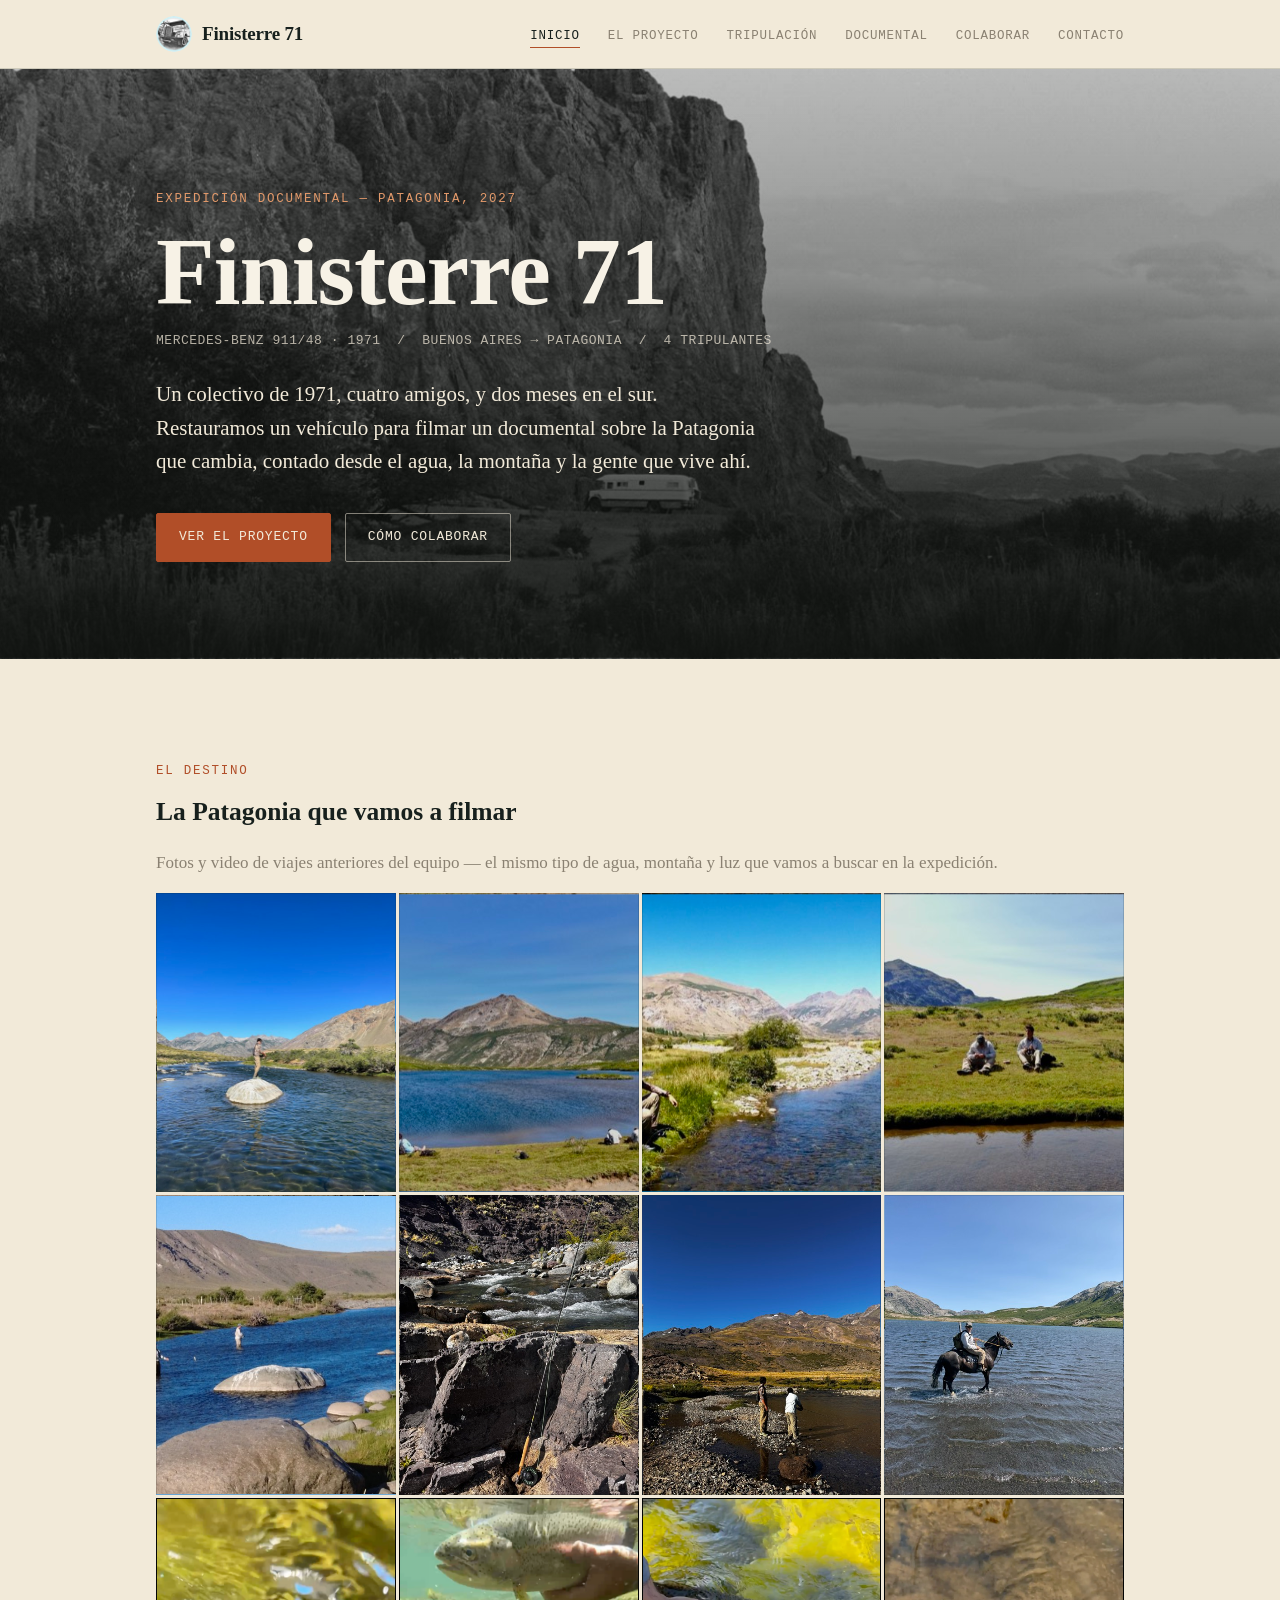
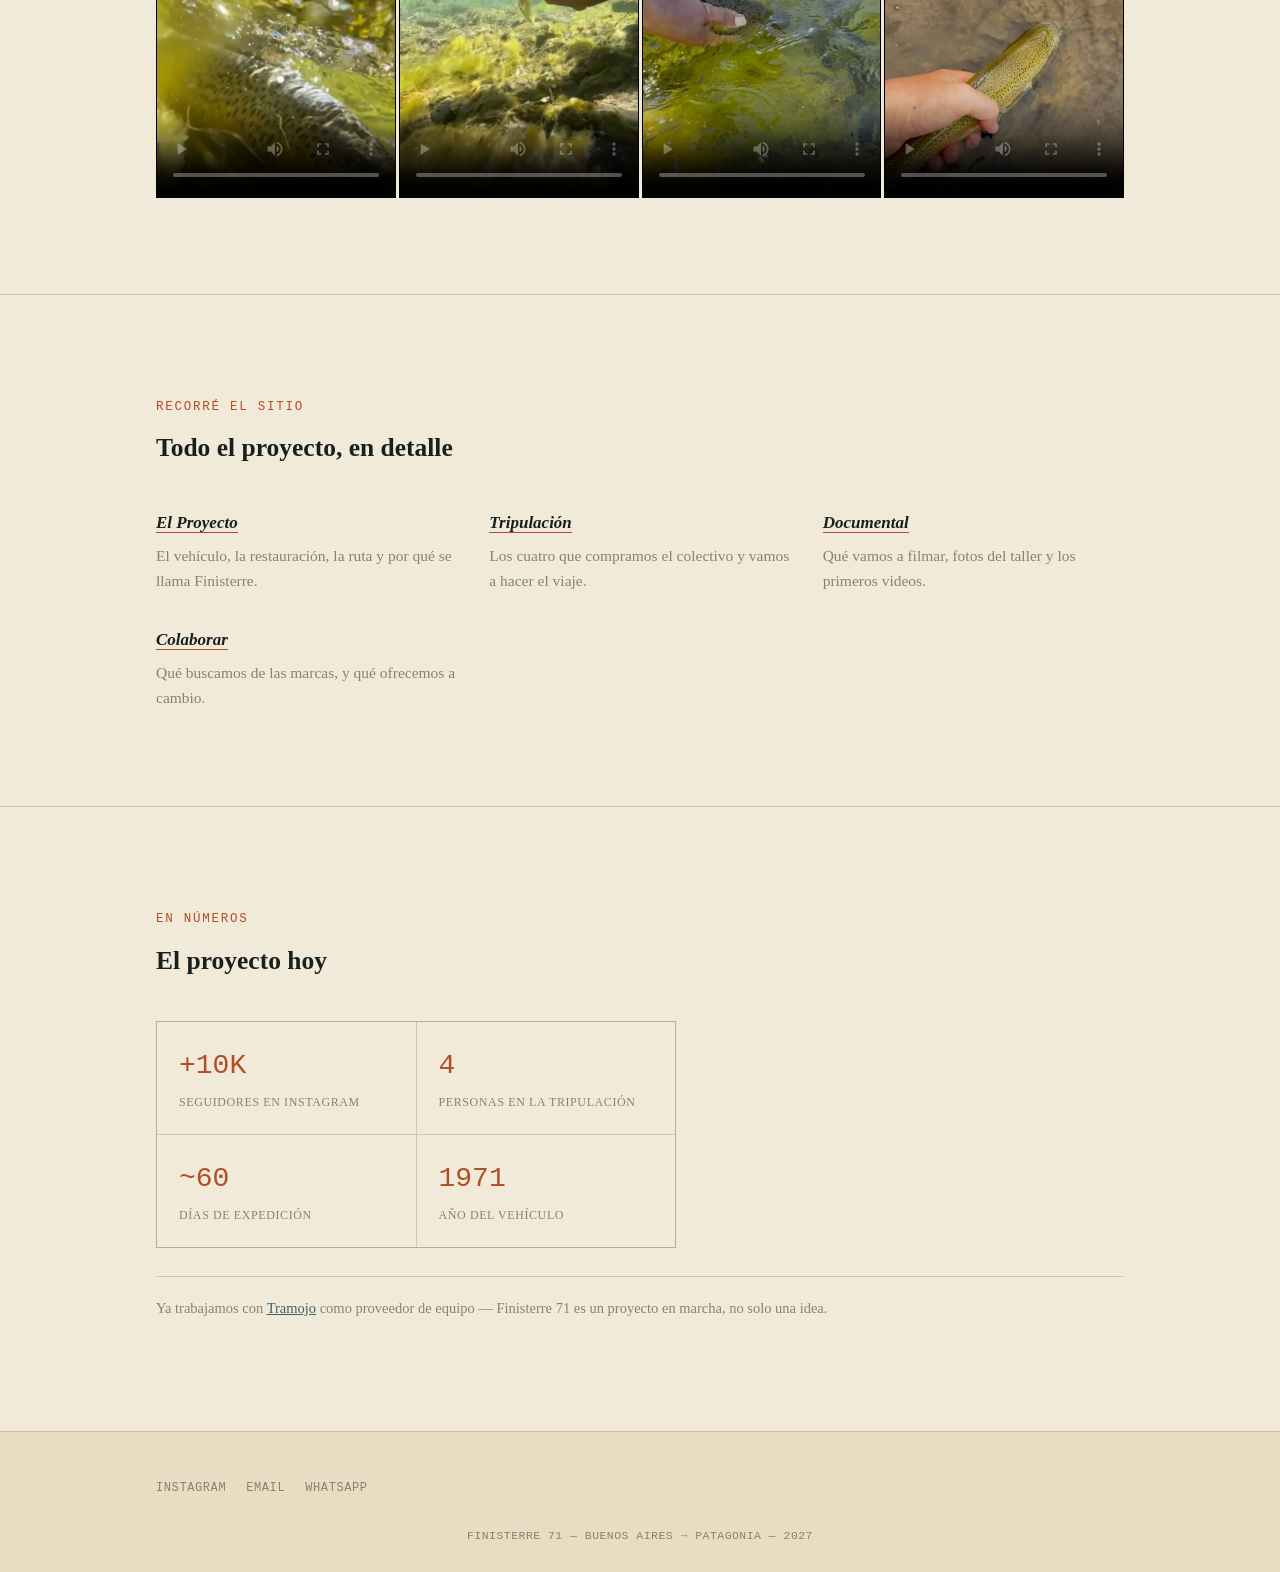
==== index.html @ bcfa9b66 "Sitio Finisterre 71 — media kit" ====
<!doctype html>
<html lang="es">
<head>
<meta charset="UTF-8" />
<meta name="viewport" content="width=device-width, initial-scale=1.0" />
<title>Finisterre 71 — Buenos Aires → Patagonia, 2027</title>
<meta name="description" content="Cuatro amigos restauran un Mercedes-Benz 911/48 de 1971 para filmar un documental sobre la Patagonia que cambia." />
<link rel="stylesheet" href="css/style.css" />
</head>
<body>

<nav class="site-nav">
  <div class="wrap">
    <a class="wordmark" href="index.html"><img src="assets/img/logo.png" alt="" />Finisterre&nbsp;71</a>
    <button class="nav-toggle" id="navToggle" aria-label="Abrir menú" aria-expanded="false">
      <svg viewBox="0 0 24 24" fill="none" stroke="currentColor" stroke-width="2"><line x1="3" y1="6" x2="21" y2="6"/><line x1="3" y1="12" x2="21" y2="12"/><line x1="3" y1="18" x2="21" y2="18"/></svg>
    </button>
    <ul class="nav-links" id="navLinks">
      <li><a href="index.html" aria-current="page">Inicio</a></li>
      <li><a href="el-proyecto.html">El Proyecto</a></li>
      <li><a href="tripulacion.html">Tripulación</a></li>
      <li><a href="documental.html">Documental</a></li>
      <li><a href="colaborar.html">Colaborar</a></li>
      <li><a href="contacto.html">Contacto</a></li>
    </ul>
  </div>
</nav>

<header class="hero">
  <div class="wrap hero-inner">
    <span class="eyebrow">Expedición documental — Patagonia, 2027</span>
    <h1>Finisterre&nbsp;71</h1>
    <div class="coords">MERCEDES-BENZ 911/48 · 1971 &nbsp;/&nbsp; BUENOS AIRES → PATAGONIA &nbsp;/&nbsp; 4 TRIPULANTES</div>
    <p class="lede">Un colectivo de 1971, cuatro amigos, y dos meses en el sur. Restauramos un vehículo para filmar un documental sobre la Patagonia que cambia, contado desde el agua, la montaña y la gente que vive ahí.</p>
    <div class="hero-cta">
      <a class="btn btn-solid" href="el-proyecto.html">Ver el proyecto</a>
      <a class="btn btn-outline" href="colaborar.html">Cómo colaborar</a>
    </div>
  </div>
</header>

<section class="reveal" id="destino">
  <div class="wrap">
    <span class="eyebrow">El destino</span>
    <h2 class="section-head" style="margin-top:10px;">La Patagonia que vamos a filmar</h2>
    <p style="color:var(--muted); margin-top:-24px;">Fotos y video de viajes anteriores del equipo — el mismo tipo de agua, montaña y luz que vamos a buscar en la expedición.</p>
  </div>
  <div class="wrap">
    <div class="gallery">
      <div class="frame" style="background-image:url(assets/img/patagonia/thumb/roca.jpg);" data-full="assets/img/patagonia/full/roca.jpg" data-caption="Pesca de a pie"></div>
      <div class="frame" style="background-image:url(assets/img/patagonia/thumb/laguna.jpg);" data-full="assets/img/patagonia/full/laguna.jpg" data-caption="Laguna de altura"></div>
      <div class="frame" style="background-image:url(assets/img/patagonia/thumb/margen.jpg);" data-full="assets/img/patagonia/full/margen.jpg" data-caption="El río"></div>
      <div class="frame" style="background-image:url(assets/img/patagonia/thumb/rio-descanso.jpg);" data-full="assets/img/patagonia/full/rio-descanso.jpg" data-caption="Descanso"></div>
      <div class="frame" style="background-image:url(assets/img/patagonia/thumb/rio-piedras.jpg);" data-full="assets/img/patagonia/full/rio-piedras.jpg" data-caption="Entre piedras"></div>
      <div class="frame" style="background-image:url(assets/img/patagonia/thumb/canon.jpg);" data-full="assets/img/patagonia/full/canon.jpg" data-caption="El cañón"></div>
      <div class="frame" style="background-image:url(assets/img/patagonia/thumb/atardecer.jpg);" data-full="assets/img/patagonia/full/atardecer.jpg" data-caption="Atardecer"></div>
      <div class="frame" style="background-image:url(assets/img/patagonia/thumb/caballo.jpg);" data-full="assets/img/patagonia/full/caballo.jpg" data-caption="Cruzando a caballo"></div>
      <div class="frame-video">
        <video controls preload="metadata" playsinline poster="assets/video/posters/patagonia-1.jpg" src="assets/video/patagonia-1.mp4"></video>
      </div>
      <div class="frame-video">
        <video controls preload="metadata" playsinline poster="assets/video/posters/patagonia-2.jpg" src="assets/video/patagonia-2.mp4"></video>
      </div>
      <div class="frame-video">
        <video controls preload="metadata" playsinline poster="assets/video/posters/patagonia-3.jpg" src="assets/video/patagonia-3.mp4"></video>
      </div>
      <div class="frame-video">
        <video controls preload="metadata" playsinline poster="assets/video/posters/patagonia-4.jpg" src="assets/video/patagonia-4.mp4"></video>
      </div>
    </div>
  </div>
</section>

<hr class="divider" />

<section class="reveal">
  <div class="wrap">
    <span class="eyebrow">Recorré el sitio</span>
    <h2 class="section-head" style="margin-top:10px;">Todo el proyecto, en detalle</h2>
    <div class="mission-grid">
      <div class="mission-item">
        <h3><a href="el-proyecto.html" style="text-decoration:none; border-bottom:1px solid var(--accent);">El Proyecto</a></h3>
        <p>El vehículo, la restauración, la ruta y por qué se llama Finisterre.</p>
      </div>
      <div class="mission-item">
        <h3><a href="tripulacion.html" style="text-decoration:none; border-bottom:1px solid var(--accent);">Tripulación</a></h3>
        <p>Los cuatro que compramos el colectivo y vamos a hacer el viaje.</p>
      </div>
      <div class="mission-item">
        <h3><a href="documental.html" style="text-decoration:none; border-bottom:1px solid var(--accent);">Documental</a></h3>
        <p>Qué vamos a filmar, fotos del taller y los primeros videos.</p>
      </div>
      <div class="mission-item">
        <h3><a href="colaborar.html" style="text-decoration:none; border-bottom:1px solid var(--accent);">Colaborar</a></h3>
        <p>Qué buscamos de las marcas, y qué ofrecemos a cambio.</p>
      </div>
    </div>
  </div>
</section>

<hr class="divider" />

<section class="reveal">
  <div class="wrap">
    <span class="eyebrow">En números</span>
    <h2 class="section-head" style="margin-top:10px;">El proyecto hoy</h2>
    <div class="stat-grid" style="max-width:520px;">
      <div class="stat">
        <div class="n">+10K</div>
        <div class="l">Seguidores en Instagram</div>
      </div>
      <div class="stat">
        <div class="n">4</div>
        <div class="l">Personas en la tripulación</div>
      </div>
      <div class="stat">
        <div class="n">~60</div>
        <div class="l">Días de expedición</div>
      </div>
      <div class="stat">
        <div class="n">1971</div>
        <div class="l">Año del vehículo</div>
      </div>
    </div>
    <p class="partner-line">Ya trabajamos con <a href="https://tramojo.mitiendanube.com" target="_blank" rel="noopener">Tramojo</a> como proveedor de equipo — Finisterre 71 es un proyecto en marcha, no solo una idea.</p>
  </div>
</section>

<div class="lightbox" id="lightbox" role="dialog" aria-modal="true" aria-hidden="true">
  <button class="lightbox-close" id="lightboxClose" aria-label="Cerrar">&times;</button>
  <button class="lightbox-nav lightbox-prev" id="lightboxPrev" aria-label="Foto anterior">&#8249;</button>
  <img id="lightboxImg" alt="" />
  <button class="lightbox-nav lightbox-next" id="lightboxNext" aria-label="Foto siguiente">&#8250;</button>
  <div class="lightbox-caption" id="lightboxCaption"></div>
</div>

<footer class="site-footer">
  <div class="wrap">
    <ul class="foot-links">
      <li><a href="https://www.instagram.com/finisterre71/" target="_blank" rel="noopener">Instagram</a></li>
      <li><a href="mailto:71finisterre71@gmail.com">Email</a></li>
      <li><a href="https://wa.me/5491161454831" target="_blank" rel="noopener">WhatsApp</a></li>
    </ul>
  </div>
  <footer class="bottom">FINISTERRE 71 — BUENOS AIRES → PATAGONIA — 2027</footer>
</footer>

<script src="js/main.js"></script>
</body>
</html>
---- css/style.css ----
:root {
  --ink: #17201d;
  --paper: #f2ead9;
  --paper-deep: #e8dcc2;
  --rust: #b14e28;
  --river: #3f6367;
  --moss: #5b6b3f;
  --stone: #8a8172;

  --bg: var(--paper);
  --bg-elevated: var(--paper-deep);
  --fg: var(--ink);
  --accent: var(--rust);
  --accent-2: var(--river);
  --accent-3: var(--moss);
  --border: rgba(23, 32, 29, 0.16);
  --border-strong: rgba(23, 32, 29, 0.32);
  --muted: var(--stone);

  --font-display: 'Rockwell', 'Rockwell Nova', 'Roboto Slab', 'Arvo', Georgia, serif;
  --font-body: 'Iowan Old Style', 'Palatino Linotype', Palatino, Georgia, serif;
  --font-mono: ui-monospace, 'SF Mono', Menlo, Consolas, 'Roboto Mono', monospace;
}

@media (prefers-color-scheme: dark) {
  :root {
    --bg: #121613;
    --bg-elevated: #1b211c;
    --fg: #ece4d3;
    --accent: #dd7846;
    --accent-2: #6a9a9d;
    --accent-3: #8aa066;
    --border: rgba(236, 228, 211, 0.16);
    --border-strong: rgba(236, 228, 211, 0.34);
    --muted: #a89e8a;
  }
}

:root[data-theme="dark"] {
  --bg: #121613;
  --bg-elevated: #1b211c;
  --fg: #ece4d3;
  --accent: #dd7846;
  --accent-2: #6a9a9d;
  --accent-3: #8aa066;
  --border: rgba(236, 228, 211, 0.16);
  --border-strong: rgba(236, 228, 211, 0.34);
  --muted: #a89e8a;
}

:root[data-theme="light"] {
  --bg: var(--paper);
  --bg-elevated: var(--paper-deep);
  --fg: var(--ink);
  --accent: var(--rust);
  --accent-2: var(--river);
  --accent-3: var(--moss);
  --border: rgba(23, 32, 29, 0.16);
  --border-strong: rgba(23, 32, 29, 0.32);
  --muted: var(--stone);
}

* { box-sizing: border-box; }

html { scroll-behavior: smooth; }

body {
  margin: 0;
  background: var(--bg);
  color: var(--fg);
  font-family: var(--font-body);
  font-size: 17px;
  line-height: 1.6;
  -webkit-font-smoothing: antialiased;
}

@media (prefers-reduced-motion: no-preference) {
  .reveal {
    opacity: 0;
    transform: translateY(14px);
    transition: opacity 0.7s ease, transform 0.7s ease;
  }
  .reveal.in { opacity: 1; transform: none; }
}

a { color: inherit; }
a:focus-visible, button:focus-visible { outline: 2px solid var(--accent); outline-offset: 3px; }
img { max-width: 100%; display: block; }

.wrap { max-width: 1080px; margin: 0 auto; padding: 0 clamp(20px, 5vw, 56px); }

.eyebrow {
  font-family: var(--font-mono);
  font-size: 12.5px;
  letter-spacing: 0.14em;
  text-transform: uppercase;
  color: var(--accent);
}

h1, h2, h3 {
  font-family: var(--font-display);
  text-wrap: balance;
  margin: 0;
}

/* ---------- NAV ---------- */
.site-nav {
  position: sticky;
  top: 0;
  z-index: 50;
  background: var(--bg);
  border-bottom: 1px solid var(--border);
}
.site-nav .wrap {
  display: flex;
  align-items: center;
  justify-content: space-between;
  height: 68px;
}
.site-nav .wordmark {
  display: flex;
  align-items: center;
  gap: 10px;
  font-family: var(--font-display);
  font-weight: 700;
  font-size: 19px;
  letter-spacing: -0.01em;
  text-decoration: none;
  color: var(--fg);
}
.site-nav .wordmark img {
  width: 36px;
  height: 36px;
  border-radius: 50%;
  display: block;
}
.nav-links {
  display: flex;
  gap: 28px;
  list-style: none;
  margin: 0;
  padding: 0;
}
.nav-links a {
  font-family: var(--font-mono);
  font-size: 12.5px;
  letter-spacing: 0.06em;
  text-transform: uppercase;
  text-decoration: none;
  color: var(--muted);
  padding: 4px 0;
  border-bottom: 1px solid transparent;
  transition: color 0.2s ease, border-color 0.2s ease;
}
.nav-links a:hover, .nav-links a[aria-current="page"] {
  color: var(--fg);
  border-color: var(--accent);
}
.nav-toggle {
  display: none;
  background: none;
  border: 1px solid var(--border-strong);
  border-radius: 2px;
  width: 40px;
  height: 40px;
  align-items: center;
  justify-content: center;
  cursor: pointer;
  color: var(--fg);
}
.nav-toggle svg { width: 18px; height: 18px; }

@media (max-width: 760px) {
  .nav-toggle { display: flex; }
  .nav-links {
    position: absolute;
    top: 68px;
    left: 0; right: 0;
    background: var(--bg);
    border-bottom: 1px solid var(--border);
    flex-direction: column;
    gap: 0;
    max-height: 0;
    overflow: hidden;
    transition: max-height 0.25s ease;
  }
  .nav-links.open { max-height: 400px; }
  .nav-links a {
    padding: 16px clamp(20px, 5vw, 56px);
    width: 100%;
    border-bottom: 1px solid var(--border);
    border-left: 2px solid transparent;
  }
  .nav-links a:hover, .nav-links a[aria-current="page"] {
    border-left-color: var(--accent);
    border-bottom-color: var(--border);
  }
}

/* ---------- PAGE HERO (interior pages) ---------- */
.page-hero {
  padding: clamp(48px, 9vw, 84px) 0 clamp(36px, 6vw, 56px);
  border-bottom: 1px solid var(--border);
  background:
    repeating-radial-gradient(circle at 12% 25%, transparent 0, transparent 38px, var(--border) 39px, transparent 40px);
}
.page-hero .eyebrow { display: block; margin-bottom: 14px; }
.page-hero h1 {
  font-size: clamp(38px, 6.5vw, 64px);
  font-weight: 700;
  letter-spacing: -0.01em;
  line-height: 1;
}
.page-hero p.lede {
  font-size: clamp(17px, 2vw, 20px);
  max-width: 620px;
  margin: 20px 0 0;
  color: var(--muted);
}

.page-hero.photo {
  position: relative;
  overflow: hidden;
  padding: clamp(100px, 20vw, 220px) 0 clamp(72px, 12vw, 140px);
  background:
    linear-gradient(180deg, rgba(15, 18, 15, 0.35) 0%, rgba(15, 18, 15, 0.55) 60%, rgba(15, 18, 15, 0.82) 100%),
    url('../assets/img/documental-hero.jpg');
  background-size: cover;
  background-position: center 48%;
  color: #f2ead9;
}
.page-hero.photo .lede { color: #f2ead9; }
.page-hero.photo .eyebrow { color: #e2996a; }

/* ---------- HOME HERO (photographic, single fixed visual world) ---------- */
.hero {
  position: relative;
  padding: clamp(64px, 11vw, 120px) 0 clamp(56px, 9vw, 96px);
  overflow: hidden;
  border-bottom: 1px solid var(--border);
  background:
    linear-gradient(180deg, rgba(15, 18, 15, 0.25) 0%, rgba(15, 18, 15, 0.55) 55%, rgba(15, 18, 15, 0.88) 100%),
    url('../assets/img/patagonia/hero.jpg');
  background-size: cover;
  background-position: center 38%;
  color: #f2ead9;
}
.hero-inner { position: relative; }
.hero .eyebrow { display: block; margin-bottom: 18px; color: #e2996a; }
.hero h1 {
  font-size: clamp(46px, 10vw, 96px);
  font-weight: 700;
  letter-spacing: -0.01em;
  line-height: 0.94;
  color: #f7f2e6;
}
.hero .coords {
  font-family: var(--font-mono);
  font-size: 13px;
  color: rgba(242, 234, 217, 0.72);
  margin-top: 14px;
  letter-spacing: 0.04em;
}
.hero p.lede {
  font-size: clamp(18px, 2.2vw, 21px);
  max-width: 600px;
  margin: 26px 0 0;
  color: #f2ead9;
}
.hero-cta { display: flex; flex-wrap: wrap; gap: 14px; margin-top: 34px; }
.hero .btn-outline { border-color: rgba(242, 234, 217, 0.5); color: #f2ead9; }
.hero .btn-outline:hover { border-color: #e2996a; color: #e2996a; }

.btn {
  font-family: var(--font-mono);
  font-size: 13px;
  letter-spacing: 0.06em;
  text-transform: uppercase;
  text-decoration: none;
  padding: 13px 22px;
  border: 1px solid var(--border-strong);
  border-radius: 2px;
  transition: background 0.2s ease, color 0.2s ease, border-color 0.2s ease;
  display: inline-block;
  cursor: pointer;
  background: none;
}
.btn-solid { background: var(--accent); color: var(--paper); border-color: var(--accent); }
.btn-solid:hover { background: transparent; color: var(--accent); }
.btn-outline:hover { border-color: var(--accent); color: var(--accent); }

/* ---------- SECTION SCAFFOLD ---------- */
section { padding: clamp(56px, 9vw, 96px) 0; }
.section-head { margin-bottom: 40px; max-width: 640px; }
.section-head h2 { font-size: clamp(28px, 4vw, 38px); margin-top: 10px; }
.divider { border: 0; border-top: 1px solid var(--border); margin: 0; }

/* ---------- DOSSIER (vehicle spec) ---------- */
.dossier { display: grid; grid-template-columns: 1.1fr 1fr; gap: 48px; align-items: start; }
@media (max-width: 760px) { .dossier { grid-template-columns: 1fr; } }
.spec-table { width: 100%; border-collapse: collapse; font-family: var(--font-mono); font-size: 14px; }
.spec-table tr { border-bottom: 1px solid var(--border); }
.spec-table td { padding: 13px 4px; vertical-align: top; }
.spec-table td:first-child { color: var(--muted); text-transform: uppercase; letter-spacing: 0.07em; font-size: 12px; width: 40%; }
.status-tag {
  display: inline-block;
  font-family: var(--font-mono);
  font-size: 12px;
  letter-spacing: 0.06em;
  text-transform: uppercase;
  padding: 3px 9px;
  border: 1px solid var(--accent);
  color: var(--accent);
  border-radius: 2px;
}
.dossier-note {
  font-style: italic;
  color: var(--muted);
  border-left: 2px solid var(--accent);
  padding-left: 18px;
  margin: 22px 0 0;
}

/* ---------- CREW ---------- */
.crew-grid {
  display: grid;
  grid-template-columns: repeat(auto-fit, minmax(400px, 1fr));
  gap: 1px;
  background: var(--border);
  border: 1px solid var(--border);
}
.crew-card { background: var(--bg); padding: 0; display: flex; flex-direction: row; }
.crew-photo { width: 140px; flex: none; aspect-ratio: 3 / 4; object-fit: cover; display: block; border-right: 1px solid var(--border); }
.crew-card-body { padding: 24px 28px; display: flex; flex-direction: column; gap: 10px; flex: 1; min-width: 0; }
.crew-card:not(:has(.crew-photo)) .crew-card-body { padding: 28px 32px; }
@media (max-width: 480px) {
  .crew-photo { width: 100px; }
  .crew-card-body { padding: 18px 20px; }
}
.crew-card .role {
  font-family: var(--font-mono);
  font-size: 11.5px;
  line-height: 1.4;
  letter-spacing: 0.09em;
  text-transform: uppercase;
  color: var(--accent-2);
  white-space: nowrap;
}
@media (max-width: 460px) { .crew-card .role { white-space: normal; } }
.crew-card h3 { font-size: 21px; }
.crew-card p { margin: 0; color: var(--muted); font-size: 15px; }

/* ---------- MISSION ---------- */
.mission-grid { display: grid; grid-template-columns: repeat(auto-fit, minmax(240px, 1fr)); gap: 32px; margin-top: 8px; }
.mission-item h3 { font-size: 17px; font-family: var(--font-body); font-weight: 700; font-style: italic; }
.mission-item p { color: var(--muted); margin: 8px 0 0; font-size: 15.5px; }

.why-panel {
  margin-top: 56px;
  padding: 32px clamp(24px, 4vw, 44px);
  background: var(--bg-elevated);
  border: 1px solid var(--border);
  border-left: 3px solid var(--accent);
}
.why-panel p { font-size: 18px; margin: 0; }
.why-panel p + p { margin-top: 14px; }

/* ---------- TIMELINE ---------- */
.timeline { display: grid; grid-template-columns: repeat(4, 1fr); gap: 0; position: relative; margin-top: 20px; }
@media (max-width: 720px) {
  .timeline { grid-template-columns: 1fr; }
  .timeline .stage { border-left: 2px solid var(--accent); border-top: none !important; padding-left: 20px !important; }
}
.timeline .stage { border-top: 2px solid var(--accent); padding: 18px 20px 0 0; position: relative; }
.timeline .stage::before { content: ""; position: absolute; top: -5px; left: 0; width: 8px; height: 8px; background: var(--accent); border-radius: 50%; }
@media (max-width: 720px) { .timeline .stage::before { top: 0; left: -6px; } }
.timeline .stage .when { font-family: var(--font-mono); font-size: 12px; letter-spacing: 0.05em; color: var(--muted); text-transform: uppercase; }
.timeline .stage h3 { font-size: 18px; margin-top: 8px; font-family: var(--font-body); font-weight: 700; }
.timeline .stage p { font-size: 14px; color: var(--muted); margin: 6px 0 0; }

.route-list { list-style: none; margin: 20px 0 0; padding: 0; border-top: 1px solid var(--border); }
.route-list li { display: flex; align-items: baseline; gap: 16px; padding: 11px 0; border-bottom: 1px solid var(--border); }
.route-list .idx { font-family: var(--font-mono); font-size: 12px; color: var(--accent); width: 20px; flex: none; }
.route-list .place { font-family: var(--font-body); font-weight: 600; font-size: 15px; flex: 1; }
.route-list .prov { font-family: var(--font-mono); font-size: 11px; letter-spacing: 0.05em; text-transform: uppercase; color: var(--muted); flex: none; }

/* ---------- GALLERY ---------- */
.gallery { display: grid; grid-template-columns: repeat(auto-fill, minmax(200px, 1fr)); gap: 3px; }
.frame {
  aspect-ratio: 4 / 5;
  position: relative;
  background-size: cover;
  background-position: center;
  border: 1px solid var(--border);
  cursor: zoom-in;
}

/* ---------- VIDEO ---------- */
.video-grid { display: flex; flex-wrap: wrap; justify-content: center; gap: 24px; margin-top: 8px; }
.video-block { border: 1px solid var(--border); background: var(--bg-elevated); flex: none; }
.video-block video { height: min(60vh, 420px); width: auto; max-width: 100%; display: block; background: #000; }

.frame-video { aspect-ratio: 4 / 5; position: relative; border: 1px solid var(--border); overflow: hidden; background: #000; }
.frame-video video { width: 100%; height: 100%; object-fit: cover; display: block; background: #000; }
.video-block .video-caption {
  padding: 12px 16px;
  font-family: var(--font-mono);
  font-size: 11.5px;
  letter-spacing: 0.07em;
  text-transform: uppercase;
  color: var(--muted);
  border-top: 1px solid var(--border);
}

/* ---------- LIGHTBOX ---------- */
.lightbox {
  position: fixed; inset: 0;
  background: rgba(10, 12, 10, 0.94);
  display: flex; align-items: center; justify-content: center;
  padding: 5vh 5vw;
  opacity: 0; visibility: hidden;
  transition: opacity 0.25s ease;
  z-index: 100;
}
.lightbox.open { opacity: 1; visibility: visible; }
.lightbox img { max-width: 100%; max-height: 100%; object-fit: contain; box-shadow: 0 20px 60px rgba(0, 0, 0, 0.5); }
.lightbox-close, .lightbox-nav {
  position: absolute;
  background: none;
  border: 1px solid rgba(236, 228, 211, 0.4);
  color: #ece4d3;
  font-family: var(--font-mono);
  cursor: pointer;
  border-radius: 50%;
  display: flex; align-items: center; justify-content: center;
  transition: border-color 0.2s ease, background 0.2s ease;
}
.lightbox-close:hover, .lightbox-nav:hover { border-color: #ece4d3; background: rgba(236, 228, 211, 0.08); }
.lightbox-close { top: 20px; right: 24px; font-size: 14px; width: 40px; height: 40px; }
.lightbox-nav { top: 50%; transform: translateY(-50%); width: 48px; height: 48px; font-size: 20px; }
.lightbox-prev { left: 16px; }
.lightbox-next { right: 16px; }
.lightbox-caption {
  position: absolute; bottom: 22px; left: 0; right: 0; text-align: center;
  font-family: var(--font-mono); font-size: 12px; letter-spacing: 0.08em; text-transform: uppercase;
  color: rgba(236, 228, 211, 0.75);
}
@media (max-width: 640px) {
  .lightbox-nav { width: 40px; height: 40px; }
  .lightbox-prev { left: 6px; }
  .lightbox-next { right: 6px; }
}

/* ---------- ASK / STATS ---------- */
.ask-layout { display: grid; grid-template-columns: 1.2fr 1fr; gap: 48px; }
@media (max-width: 760px) { .ask-layout { grid-template-columns: 1fr; } }
.stat-grid { display: grid; grid-template-columns: repeat(2, 1fr); gap: 1px; background: var(--border); border: 1px solid var(--border); }
.stat { background: var(--bg); padding: 22px; }
.stat .n { font-family: var(--font-mono); font-size: 28px; font-variant-numeric: tabular-nums; color: var(--accent); }
.stat .l { font-size: 12px; letter-spacing: 0.05em; text-transform: uppercase; color: var(--muted); margin-top: 4px; }
.partner-line { margin-top: 28px; padding-top: 20px; border-top: 1px solid var(--border); font-size: 14.5px; color: var(--muted); }
.partner-line a { color: var(--accent-2); text-decoration: underline; }

ul.asks { list-style: none; margin: 18px 0 0; padding: 0; display: flex; flex-direction: column; gap: 12px; }
ul.asks li { padding-left: 22px; position: relative; }
ul.asks li::before { content: "—"; position: absolute; left: 0; color: var(--accent); }

/* ---------- CONTACT ---------- */
.contact-grid { display: grid; grid-template-columns: repeat(auto-fit, minmax(200px, 1fr)); gap: 28px; margin-top: 30px; }
.contact-item .l { font-family: var(--font-mono); font-size: 11.5px; letter-spacing: 0.07em; text-transform: uppercase; color: var(--muted); }
.contact-item .v { font-size: 18px; margin-top: 6px; }
.contact-item .v a { text-decoration: none; border-bottom: 1px solid var(--accent); }
.contact-item .v a:hover { color: var(--accent); }

/* ---------- FOOTER ---------- */
.site-footer { background: var(--bg-elevated); border-top: 1px solid var(--border); }
.site-footer .wrap { padding: 40px clamp(20px, 5vw, 56px) 28px; display: flex; flex-wrap: wrap; gap: 20px; justify-content: space-between; align-items: center; }
.site-footer .foot-links { display: flex; gap: 20px; list-style: none; margin: 0; padding: 0; }
.site-footer .foot-links a { font-family: var(--font-mono); font-size: 12px; letter-spacing: 0.05em; text-transform: uppercase; text-decoration: none; color: var(--muted); }
.site-footer .foot-links a:hover { color: var(--accent); }
footer.bottom { font-family: var(--font-mono); font-size: 11.5px; color: var(--muted); text-align: center; padding: 0 0 26px; letter-spacing: 0.04em; }
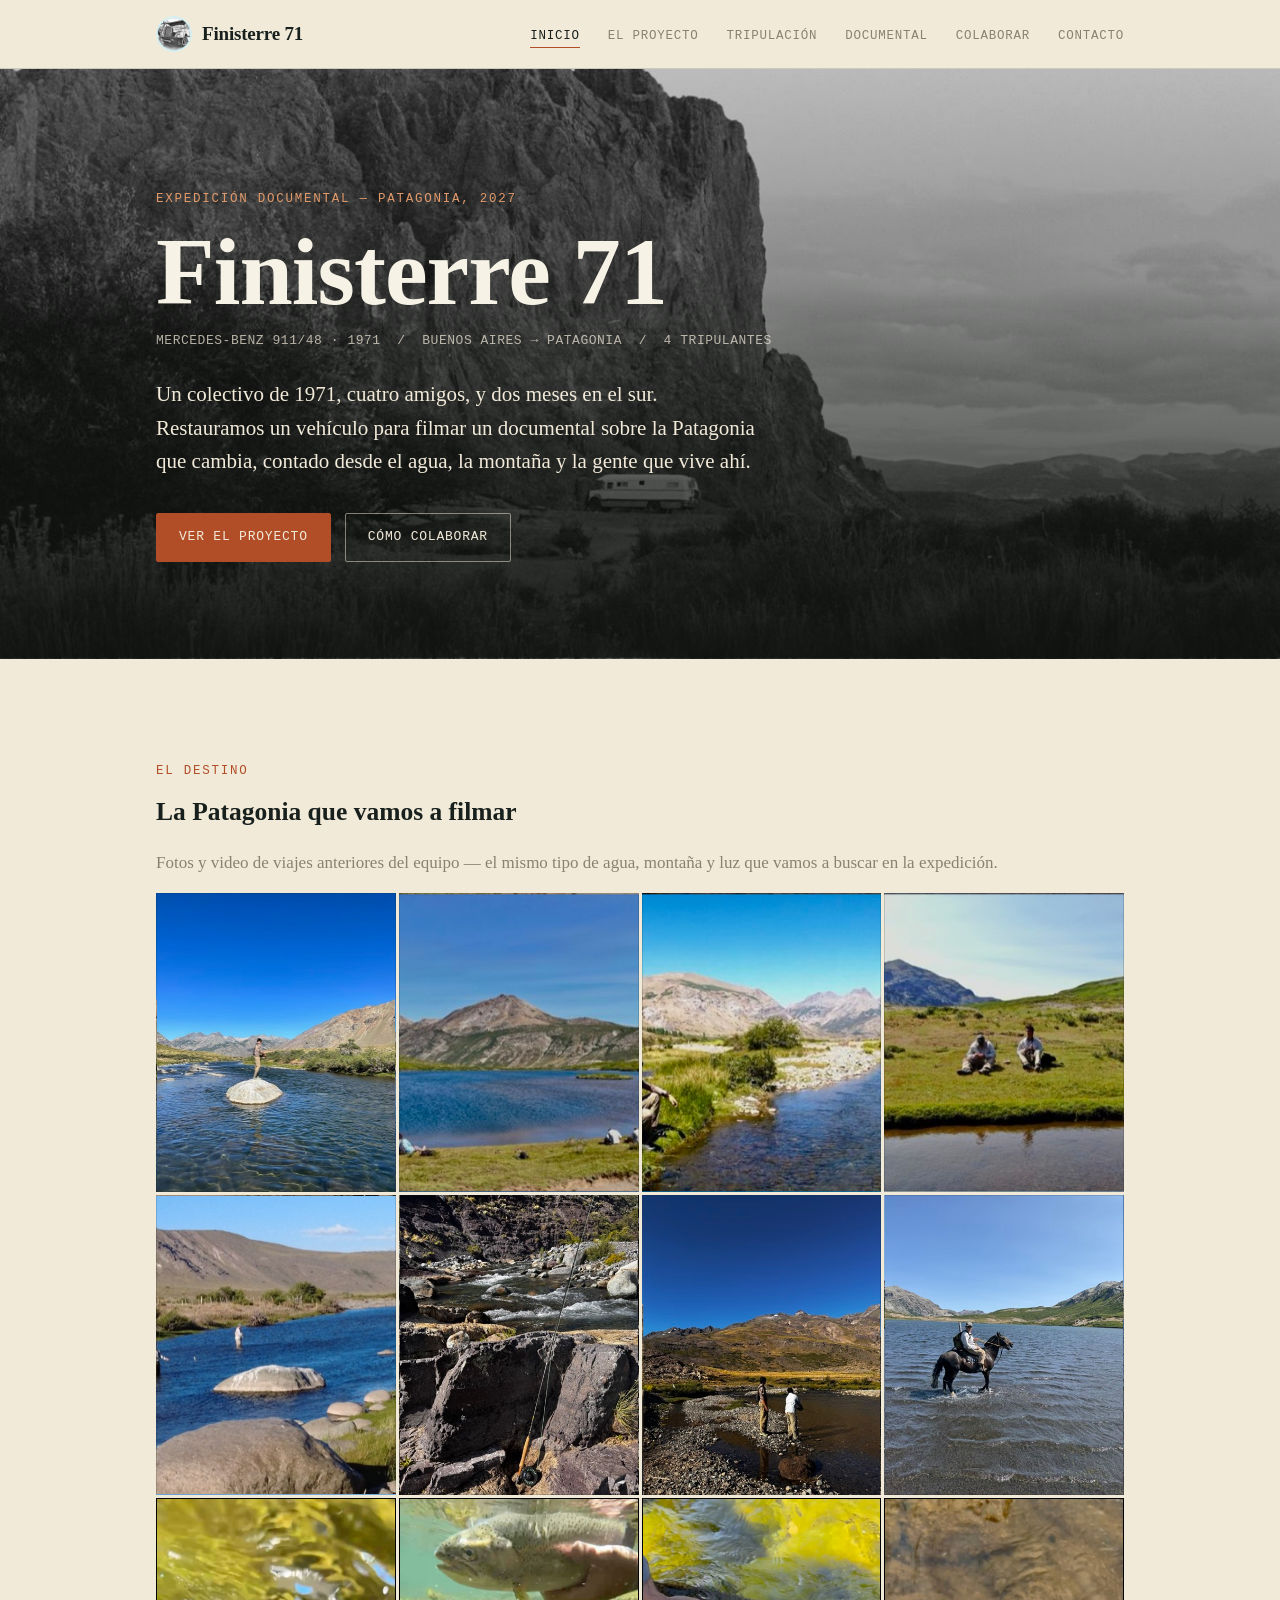
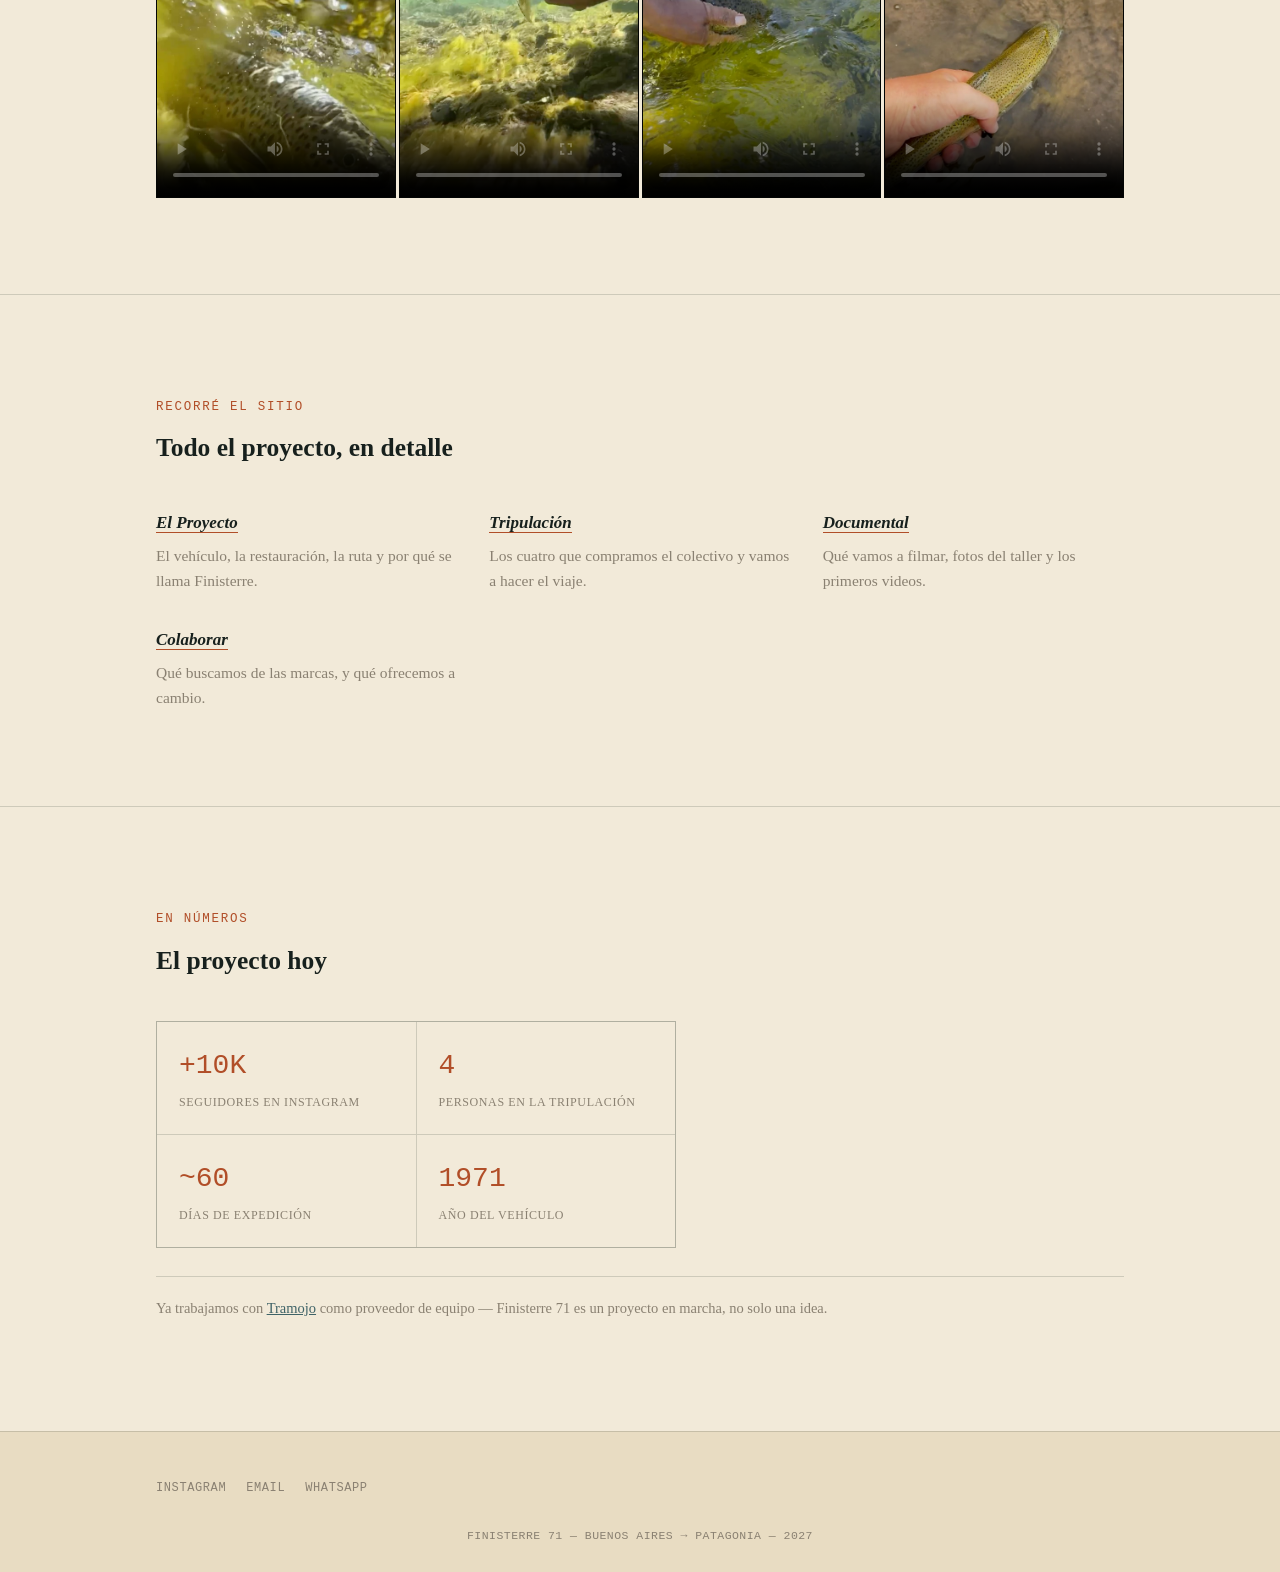
==== commit c974c0db: "Mejorar UX: accesibilidad del lightbox y menu, boton volver arriba, copiar email, meta tags para com" ====
--- a/index.html
+++ b/index.html
@@ -5,6 +5,19 @@
 <meta name="viewport" content="width=device-width, initial-scale=1.0" />
 <title>Finisterre 71 — Buenos Aires → Patagonia, 2027</title>
 <meta name="description" content="Cuatro amigos restauran un Mercedes-Benz 911/48 de 1971 para filmar un documental sobre la Patagonia que cambia." />
+<link rel="icon" href="assets/img/logo.png" type="image/png" />
+<link rel="apple-touch-icon" href="assets/img/logo.png" />
+<meta property="og:site_name" content="Finisterre 71" />
+<meta property="og:type" content="website" />
+<meta property="og:locale" content="es_AR" />
+<meta property="og:title" content="Finisterre 71 — Buenos Aires → Patagonia, 2027" />
+<meta property="og:description" content="Cuatro amigos restauran un Mercedes-Benz 911/48 de 1971 para filmar un documental sobre la Patagonia que cambia." />
+<meta property="og:url" content="https://cerulean-bienenstitch-c3d69b.netlify.app/" />
+<meta property="og:image" content="https://cerulean-bienenstitch-c3d69b.netlify.app/assets/img/patagonia/hero.jpg" />
+<meta name="twitter:card" content="summary_large_image" />
+<meta name="twitter:title" content="Finisterre 71 — Buenos Aires → Patagonia, 2027" />
+<meta name="twitter:description" content="Cuatro amigos restauran un Mercedes-Benz 911/48 de 1971 para filmar un documental sobre la Patagonia que cambia." />
+<meta name="twitter:image" content="https://cerulean-bienenstitch-c3d69b.netlify.app/assets/img/patagonia/hero.jpg" />
 <link rel="stylesheet" href="css/style.css" />
 </head>
 <body>
@@ -12,7 +25,7 @@
 <nav class="site-nav">
   <div class="wrap">
     <a class="wordmark" href="index.html"><img src="assets/img/logo.png" alt="" />Finisterre&nbsp;71</a>
-    <button class="nav-toggle" id="navToggle" aria-label="Abrir menú" aria-expanded="false">
+    <button class="nav-toggle" id="navToggle" aria-label="Abrir menú" aria-expanded="false" aria-controls="navLinks">
       <svg viewBox="0 0 24 24" fill="none" stroke="currentColor" stroke-width="2"><line x1="3" y1="6" x2="21" y2="6"/><line x1="3" y1="12" x2="21" y2="12"/><line x1="3" y1="18" x2="21" y2="18"/></svg>
     </button>
     <ul class="nav-links" id="navLinks">
--- a/css/style.css
+++ b/css/style.css
@@ -84,8 +84,48 @@
 }
 
 a { color: inherit; }
-a:focus-visible, button:focus-visible { outline: 2px solid var(--accent); outline-offset: 3px; }
+a:focus-visible, button:focus-visible, [role="button"]:focus-visible { outline: 2px solid var(--accent); outline-offset: 3px; }
 img { max-width: 100%; display: block; }
+body.lightbox-open { overflow: hidden; }
+
+.back-to-top {
+  position: fixed;
+  right: clamp(16px, 4vw, 32px);
+  bottom: clamp(16px, 4vw, 32px);
+  z-index: 60;
+  width: 44px; height: 44px;
+  border-radius: 50%;
+  background: var(--bg-elevated);
+  border: 1px solid var(--border-strong);
+  color: var(--fg);
+  cursor: pointer;
+  display: flex; align-items: center; justify-content: center;
+  opacity: 0; visibility: hidden;
+  transform: translateY(8px);
+  transition: opacity 0.2s ease, transform 0.2s ease, visibility 0.2s, border-color 0.2s ease, background 0.2s ease;
+  box-shadow: 0 4px 16px rgba(0, 0, 0, 0.18);
+}
+.back-to-top.visible { opacity: 1; visibility: visible; transform: none; }
+.back-to-top:hover { border-color: var(--accent); color: var(--accent); }
+.back-to-top svg { width: 18px; height: 18px; }
+
+.copy-btn {
+  font-family: var(--font-mono);
+  font-size: 11px;
+  letter-spacing: 0.06em;
+  text-transform: uppercase;
+  color: var(--muted);
+  background: none;
+  border: 1px solid var(--border-strong);
+  border-radius: 2px;
+  padding: 4px 9px;
+  margin-left: 10px;
+  cursor: pointer;
+  vertical-align: middle;
+  transition: color 0.2s ease, border-color 0.2s ease;
+}
+.copy-btn:hover { color: var(--accent); border-color: var(--accent); }
+.copy-btn.copied { color: var(--accent-3); border-color: var(--accent-3); }
 
 .wrap { max-width: 1080px; margin: 0 auto; padding: 0 clamp(20px, 5vw, 56px); }
 
@@ -396,11 +436,12 @@
 }
 
 /* ---------- VIDEO ---------- */
+video { max-width: 100%; }
 .video-grid { display: flex; flex-wrap: wrap; justify-content: center; gap: 24px; margin-top: 8px; }
 .video-block { border: 1px solid var(--border); background: var(--bg-elevated); flex: none; }
 .video-block video { height: min(60vh, 420px); width: auto; max-width: 100%; display: block; background: #000; }
 
-.frame-video { aspect-ratio: 4 / 5; position: relative; border: 1px solid var(--border); overflow: hidden; background: #000; }
+.frame-video { aspect-ratio: 4 / 5; position: relative; border: 1px solid var(--border); overflow: hidden; background: #000; min-width: 0; }
 .frame-video video { width: 100%; height: 100%; object-fit: cover; display: block; background: #000; }
 .video-block .video-caption {
   padding: 12px 16px;
@@ -423,7 +464,8 @@
   z-index: 100;
 }
 .lightbox.open { opacity: 1; visibility: visible; }
-.lightbox img { max-width: 100%; max-height: 100%; object-fit: contain; box-shadow: 0 20px 60px rgba(0, 0, 0, 0.5); }
+.lightbox img { max-width: 100%; max-height: 100%; object-fit: contain; box-shadow: 0 20px 60px rgba(0, 0, 0, 0.5); opacity: 0; transition: opacity 0.25s ease; }
+.lightbox img.loaded { opacity: 1; }
 .lightbox-close, .lightbox-nav {
   position: absolute;
   background: none;
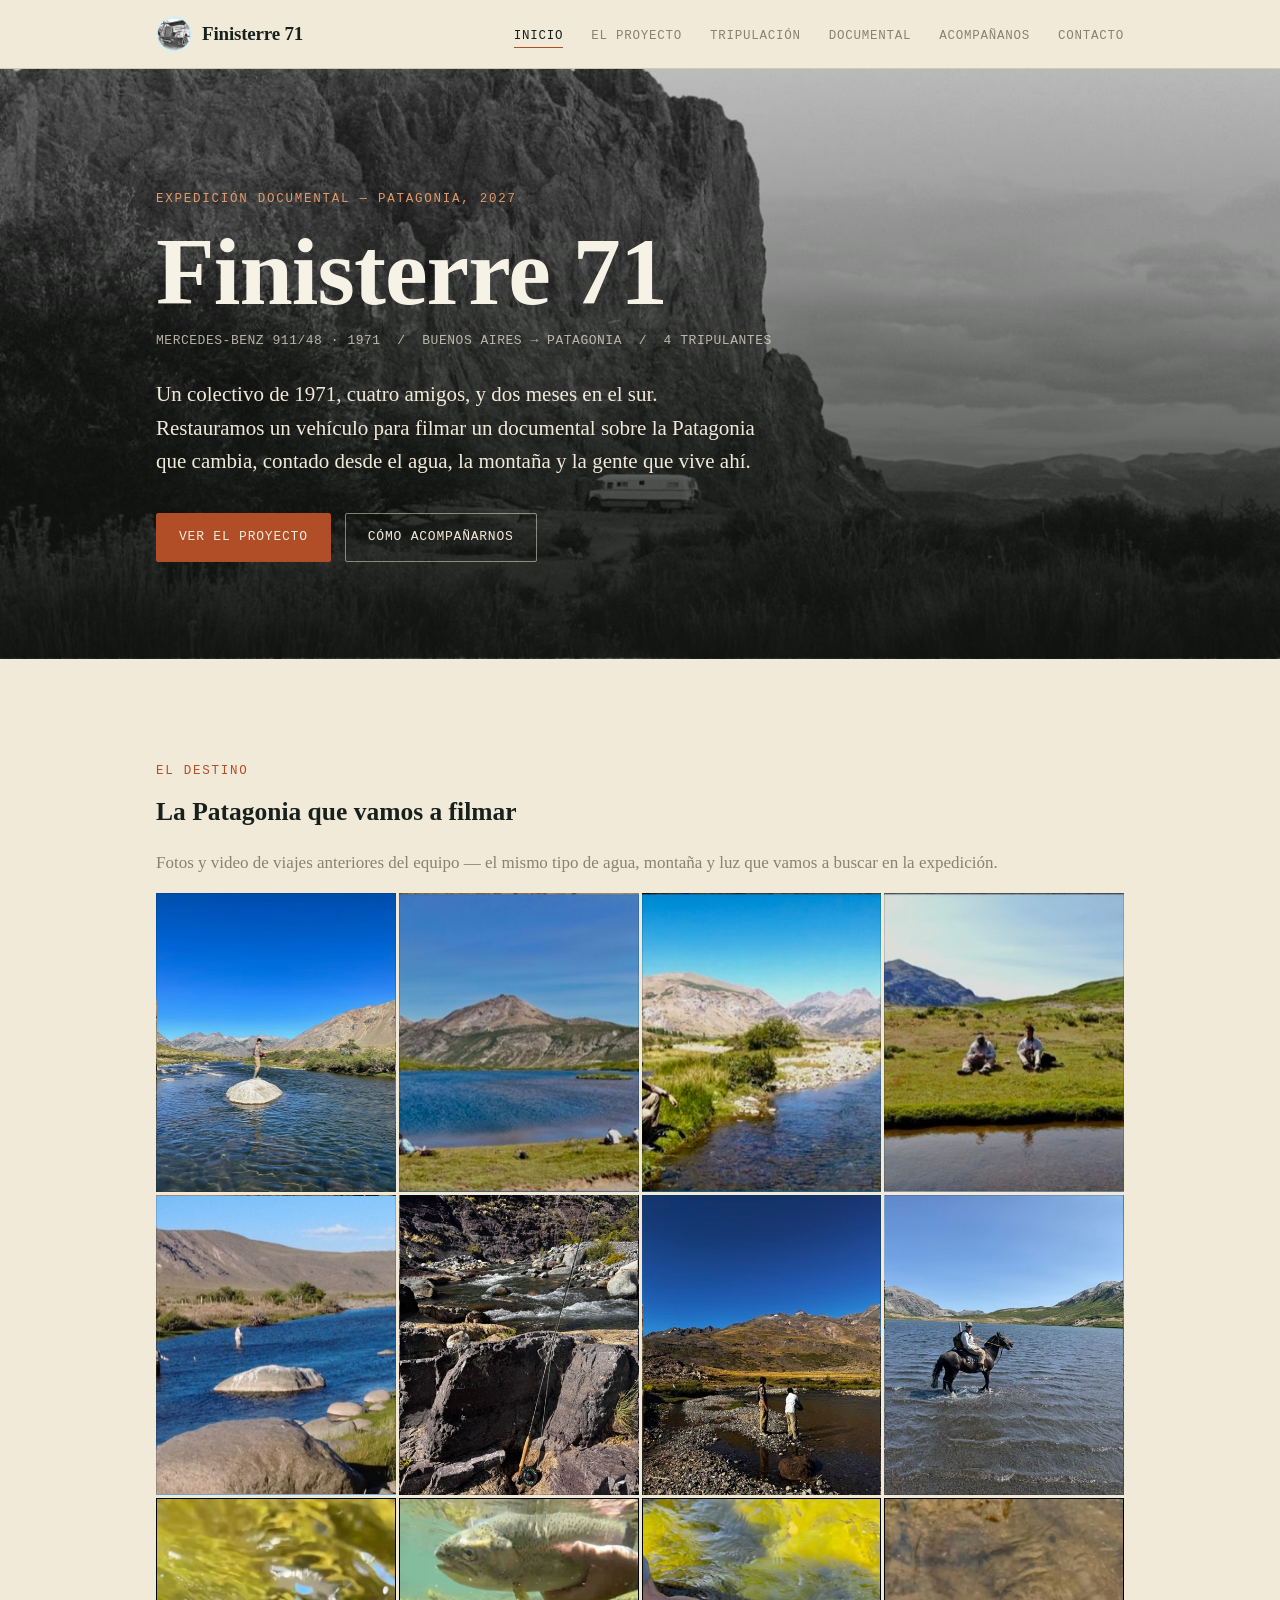
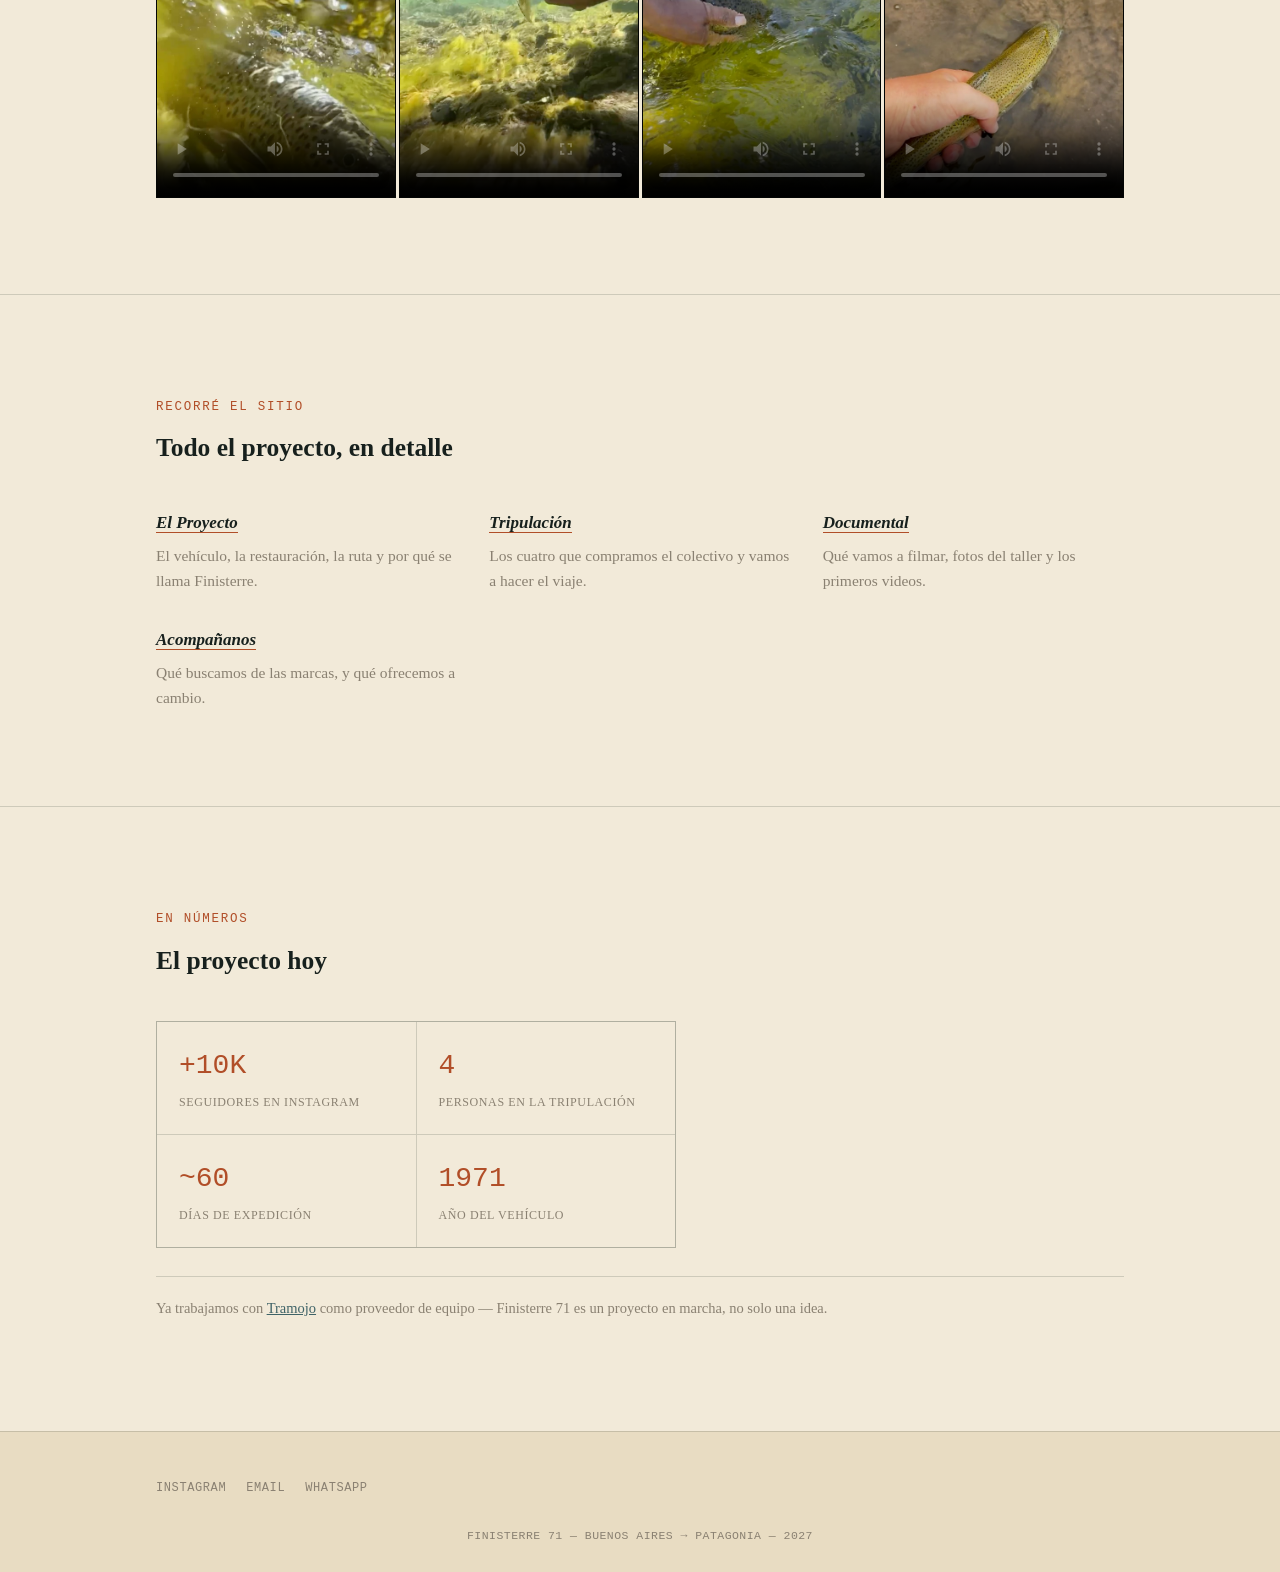
==== commit c7799c9b: "Renombrar la solapa Colaborar a Acompañanos" ====
--- a/index.html
+++ b/index.html
@@ -12,13 +12,20 @@
 <meta property="og:locale" content="es_AR" />
 <meta property="og:title" content="Finisterre 71 — Buenos Aires → Patagonia, 2027" />
 <meta property="og:description" content="Cuatro amigos restauran un Mercedes-Benz 911/48 de 1971 para filmar un documental sobre la Patagonia que cambia." />
-<meta property="og:url" content="https://cerulean-bienenstitch-c3d69b.netlify.app/" />
-<meta property="og:image" content="https://cerulean-bienenstitch-c3d69b.netlify.app/assets/img/patagonia/hero.jpg" />
+<meta property="og:url" content="https://finisterre71.com/" />
+<meta property="og:image" content="https://finisterre71.com/assets/img/patagonia/hero.jpg" />
 <meta name="twitter:card" content="summary_large_image" />
 <meta name="twitter:title" content="Finisterre 71 — Buenos Aires → Patagonia, 2027" />
 <meta name="twitter:description" content="Cuatro amigos restauran un Mercedes-Benz 911/48 de 1971 para filmar un documental sobre la Patagonia que cambia." />
-<meta name="twitter:image" content="https://cerulean-bienenstitch-c3d69b.netlify.app/assets/img/patagonia/hero.jpg" />
+<meta name="twitter:image" content="https://finisterre71.com/assets/img/patagonia/hero.jpg" />
 <link rel="stylesheet" href="css/style.css" />
+<script async src="https://www.googletagmanager.com/gtag/js?id=G-CCNTPRQ4YB"></script>
+<script>
+  window.dataLayer = window.dataLayer || [];
+  function gtag(){dataLayer.push(arguments);}
+  gtag("js", new Date());
+  gtag("config", "G-CCNTPRQ4YB");
+</script>
 </head>
 <body>
 
@@ -33,7 +40,7 @@
       <li><a href="el-proyecto.html">El Proyecto</a></li>
       <li><a href="tripulacion.html">Tripulación</a></li>
       <li><a href="documental.html">Documental</a></li>
-      <li><a href="colaborar.html">Colaborar</a></li>
+      <li><a href="colaborar.html">Acompañanos</a></li>
       <li><a href="contacto.html">Contacto</a></li>
     </ul>
   </div>
@@ -47,7 +54,7 @@
     <p class="lede">Un colectivo de 1971, cuatro amigos, y dos meses en el sur. Restauramos un vehículo para filmar un documental sobre la Patagonia que cambia, contado desde el agua, la montaña y la gente que vive ahí.</p>
     <div class="hero-cta">
       <a class="btn btn-solid" href="el-proyecto.html">Ver el proyecto</a>
-      <a class="btn btn-outline" href="colaborar.html">Cómo colaborar</a>
+      <a class="btn btn-outline" href="colaborar.html">Cómo acompañarnos</a>
     </div>
   </div>
 </header>
@@ -104,7 +111,7 @@
         <p>Qué vamos a filmar, fotos del taller y los primeros videos.</p>
       </div>
       <div class="mission-item">
-        <h3><a href="colaborar.html" style="text-decoration:none; border-bottom:1px solid var(--accent);">Colaborar</a></h3>
+        <h3><a href="colaborar.html" style="text-decoration:none; border-bottom:1px solid var(--accent);">Acompañanos</a></h3>
         <p>Qué buscamos de las marcas, y qué ofrecemos a cambio.</p>
       </div>
     </div>
--- a/css/style.css
+++ b/css/style.css
@@ -226,6 +226,7 @@
   }
   .nav-links.open { max-height: 400px; }
   .nav-links a {
+    display: block;
     padding: 16px clamp(20px, 5vw, 56px);
     width: 100%;
     border-bottom: 1px solid var(--border);
@@ -374,8 +375,10 @@
 .crew-card-body { padding: 24px 28px; display: flex; flex-direction: column; gap: 10px; flex: 1; min-width: 0; }
 .crew-card:not(:has(.crew-photo)) .crew-card-body { padding: 28px 32px; }
 @media (max-width: 480px) {
+  .crew-grid { grid-template-columns: 1fr; }
   .crew-photo { width: 100px; }
   .crew-card-body { padding: 18px 20px; }
+  .crew-card .role { white-space: normal; }
 }
 .crew-card .role {
   font-family: var(--font-mono);
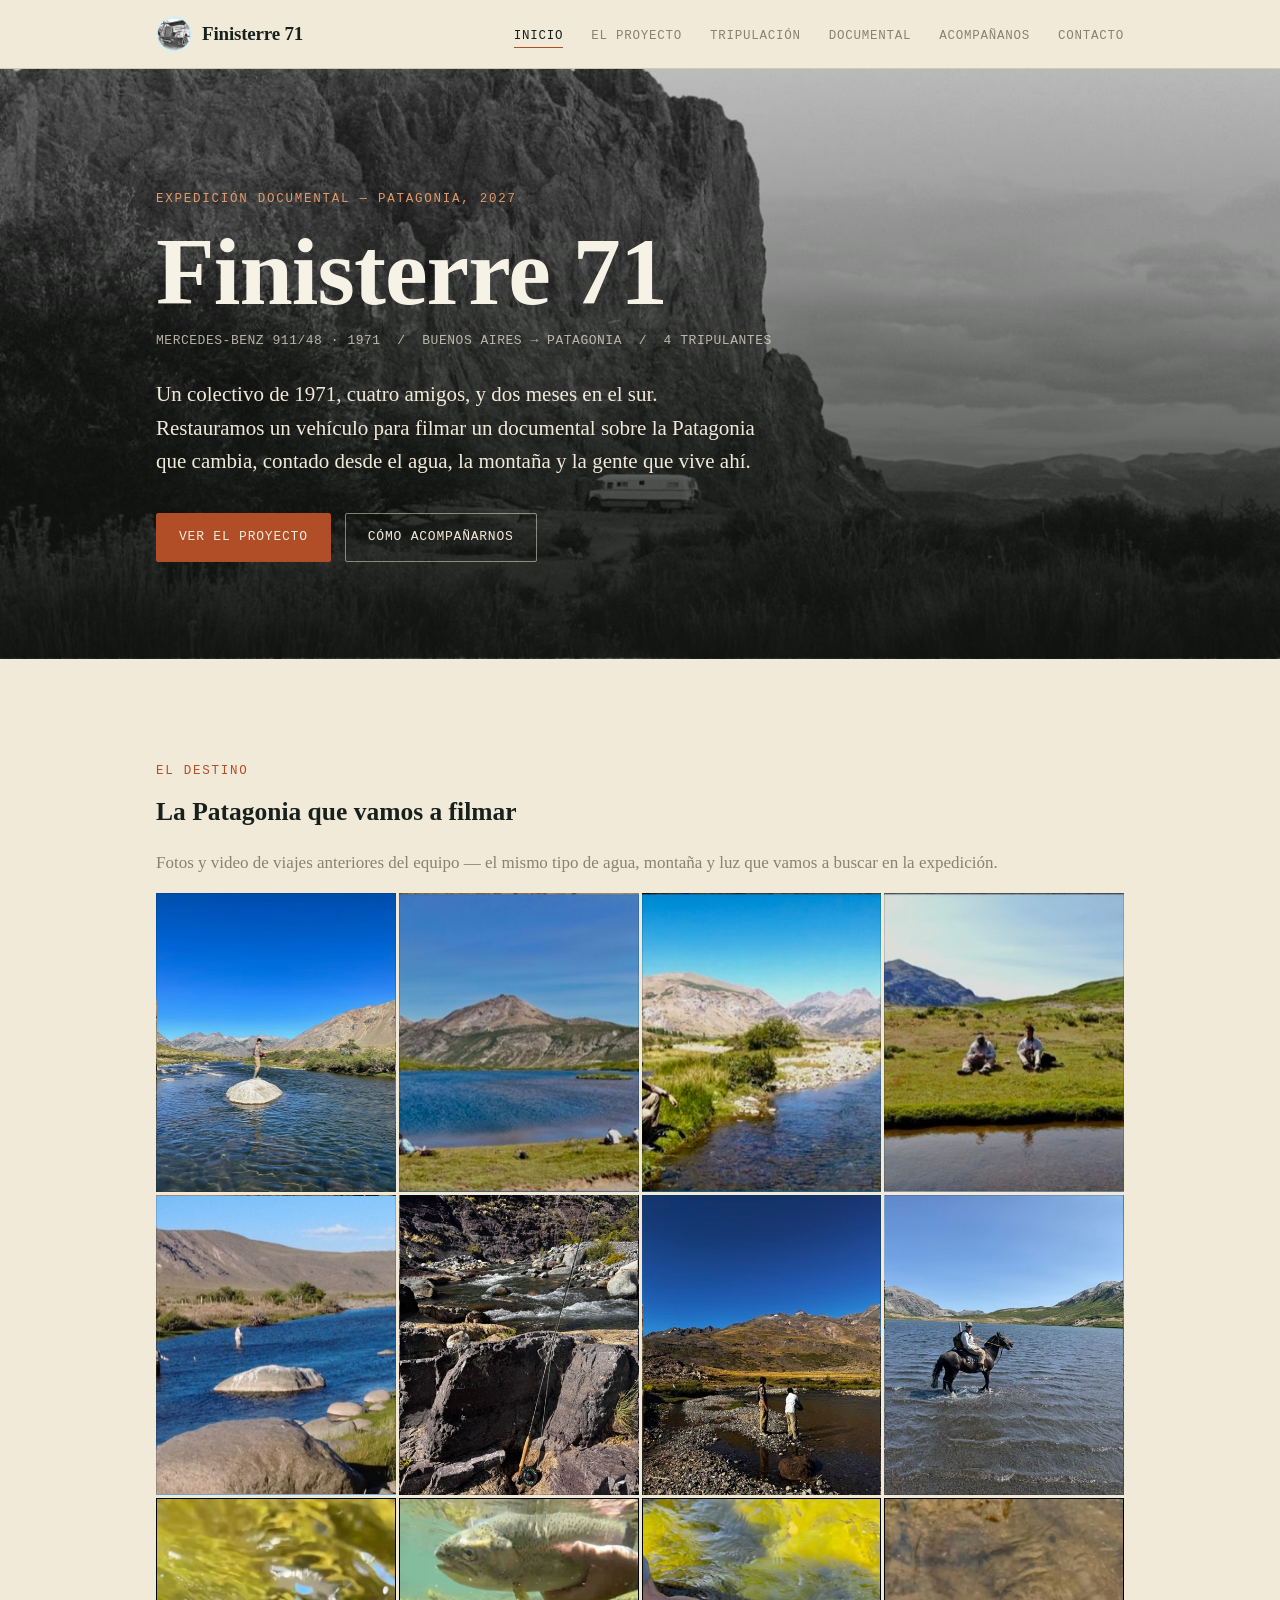
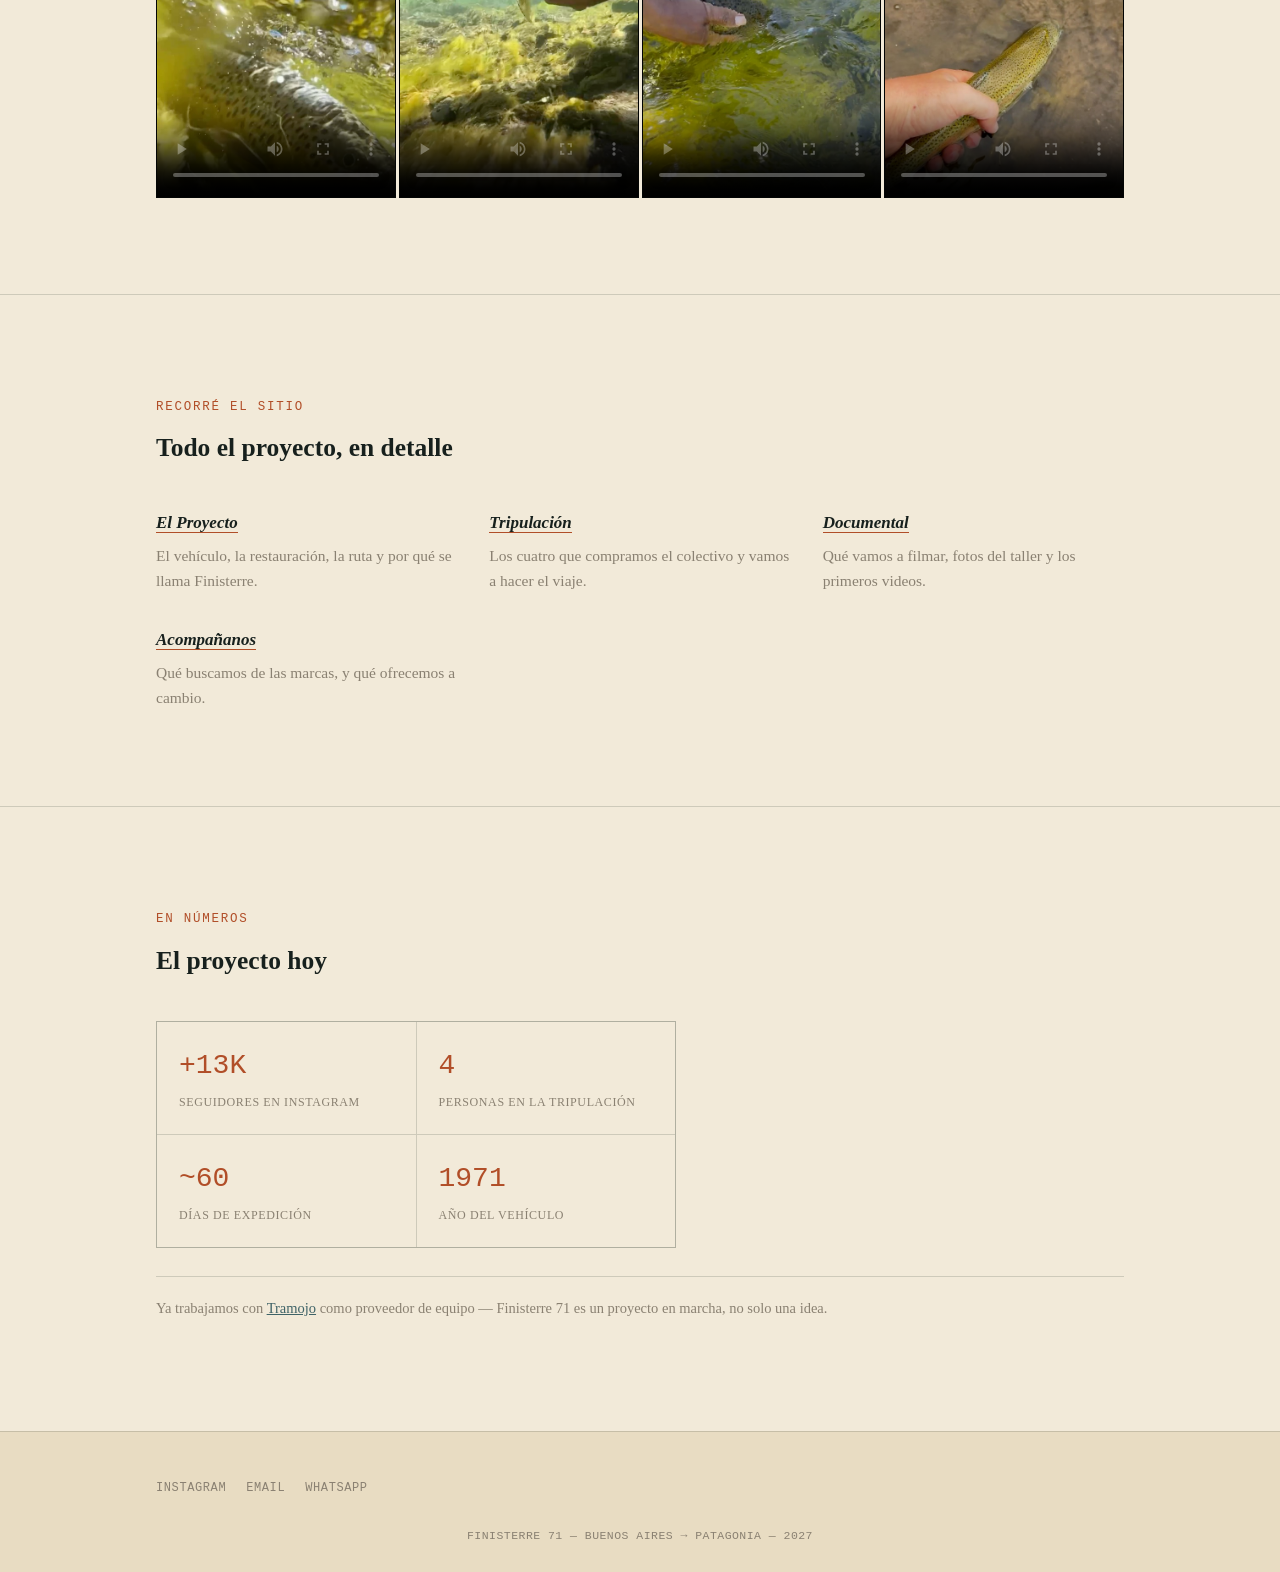
==== commit 0f920f9f: "Actualizar seguidores de Instagram a +13K" ====
--- a/index.html
+++ b/index.html
@@ -126,7 +126,7 @@
     <h2 class="section-head" style="margin-top:10px;">El proyecto hoy</h2>
     <div class="stat-grid" style="max-width:520px;">
       <div class="stat">
-        <div class="n">+10K</div>
+        <div class="n">+13K</div>
         <div class="l">Seguidores en Instagram</div>
       </div>
       <div class="stat">
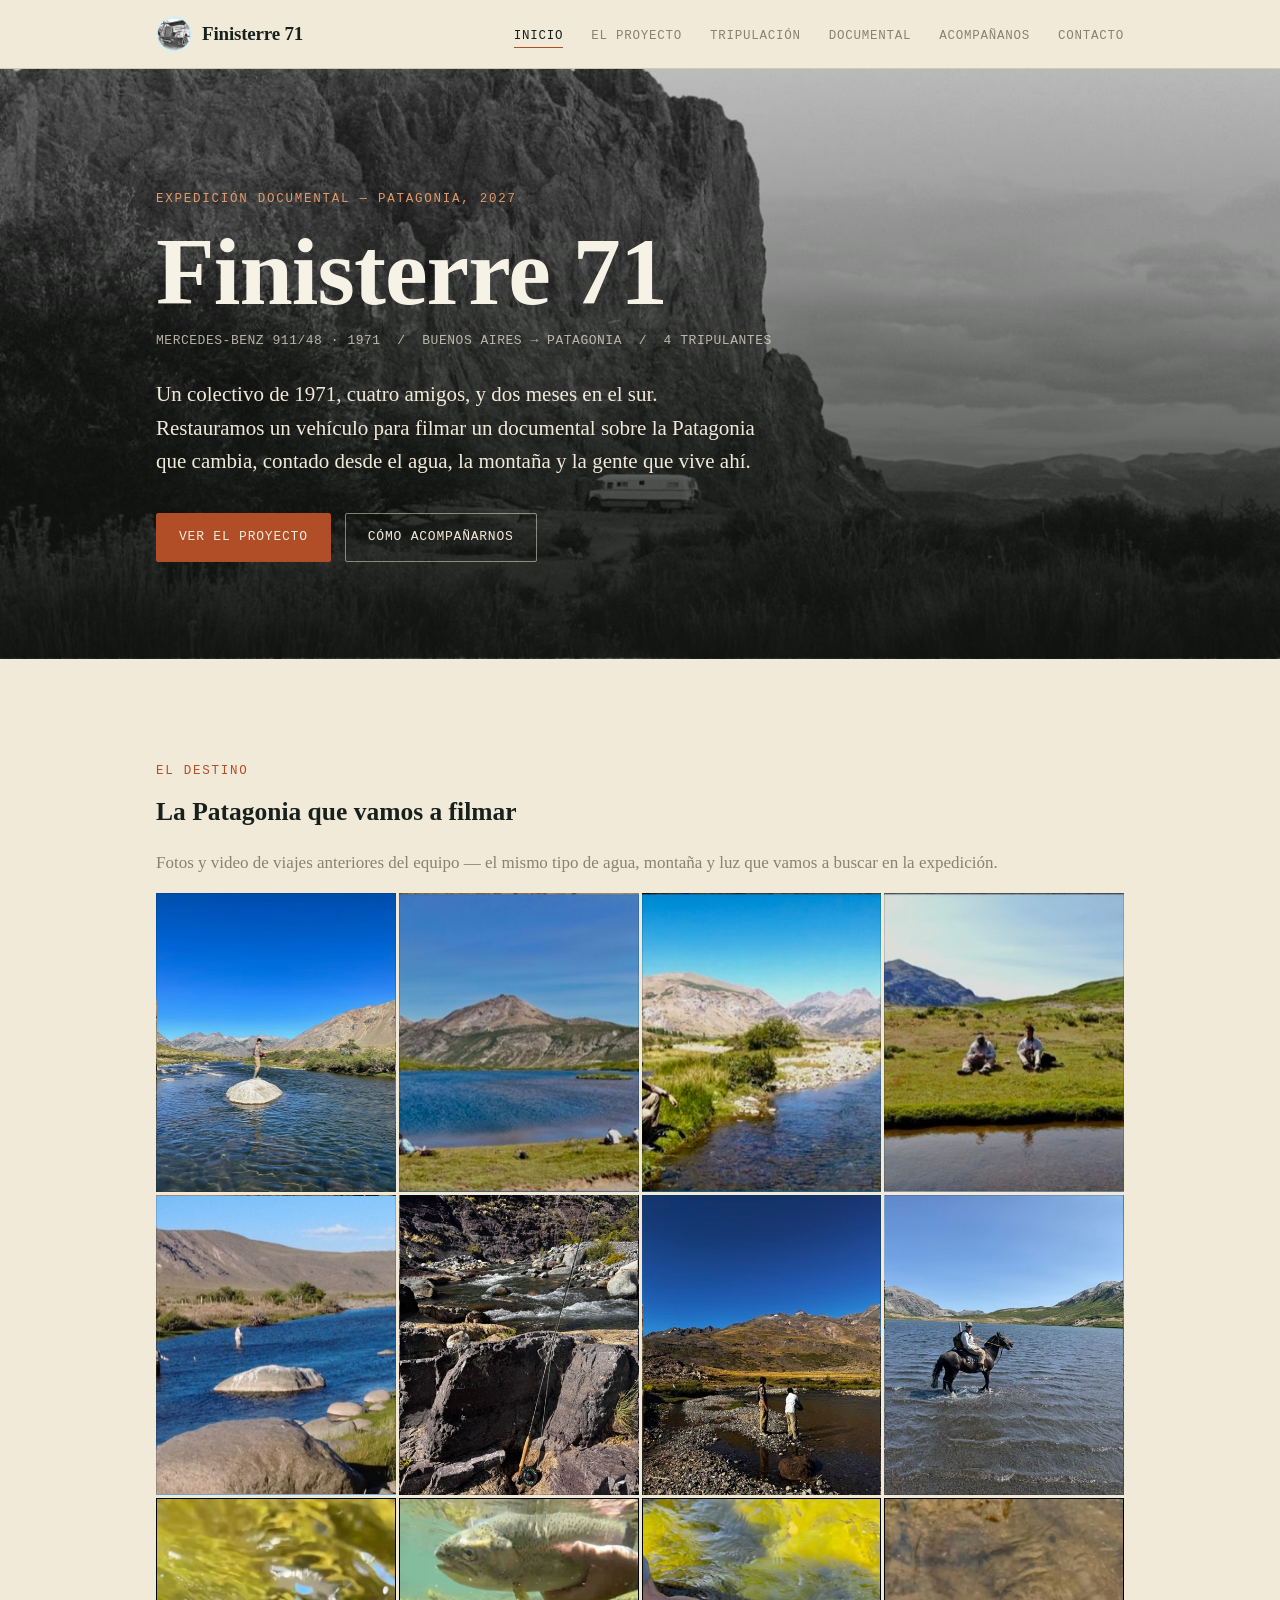
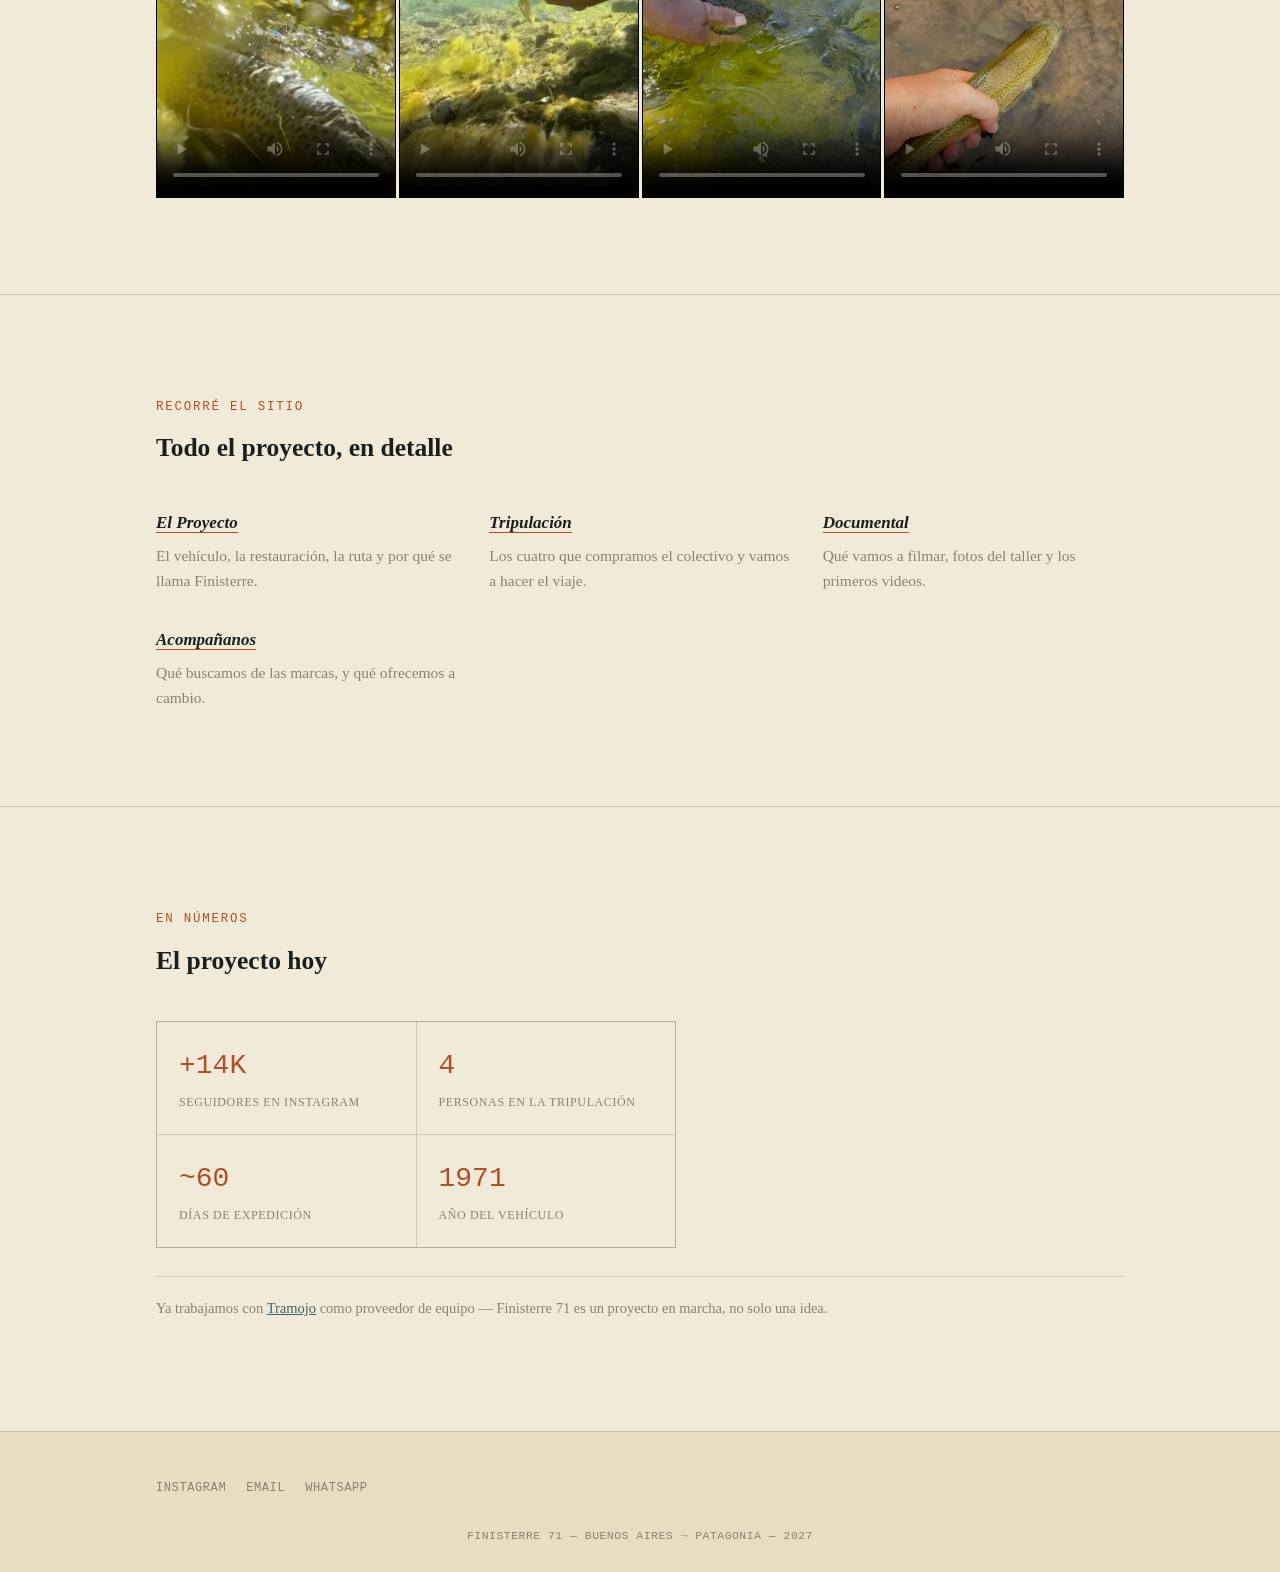
==== commit 0a587160: "Actualizar seguidores de Instagram a +14K" ====
--- a/index.html
+++ b/index.html
@@ -126,7 +126,7 @@
     <h2 class="section-head" style="margin-top:10px;">El proyecto hoy</h2>
     <div class="stat-grid" style="max-width:520px;">
       <div class="stat">
-        <div class="n">+13K</div>
+        <div class="n">+14K</div>
         <div class="l">Seguidores en Instagram</div>
       </div>
       <div class="stat">
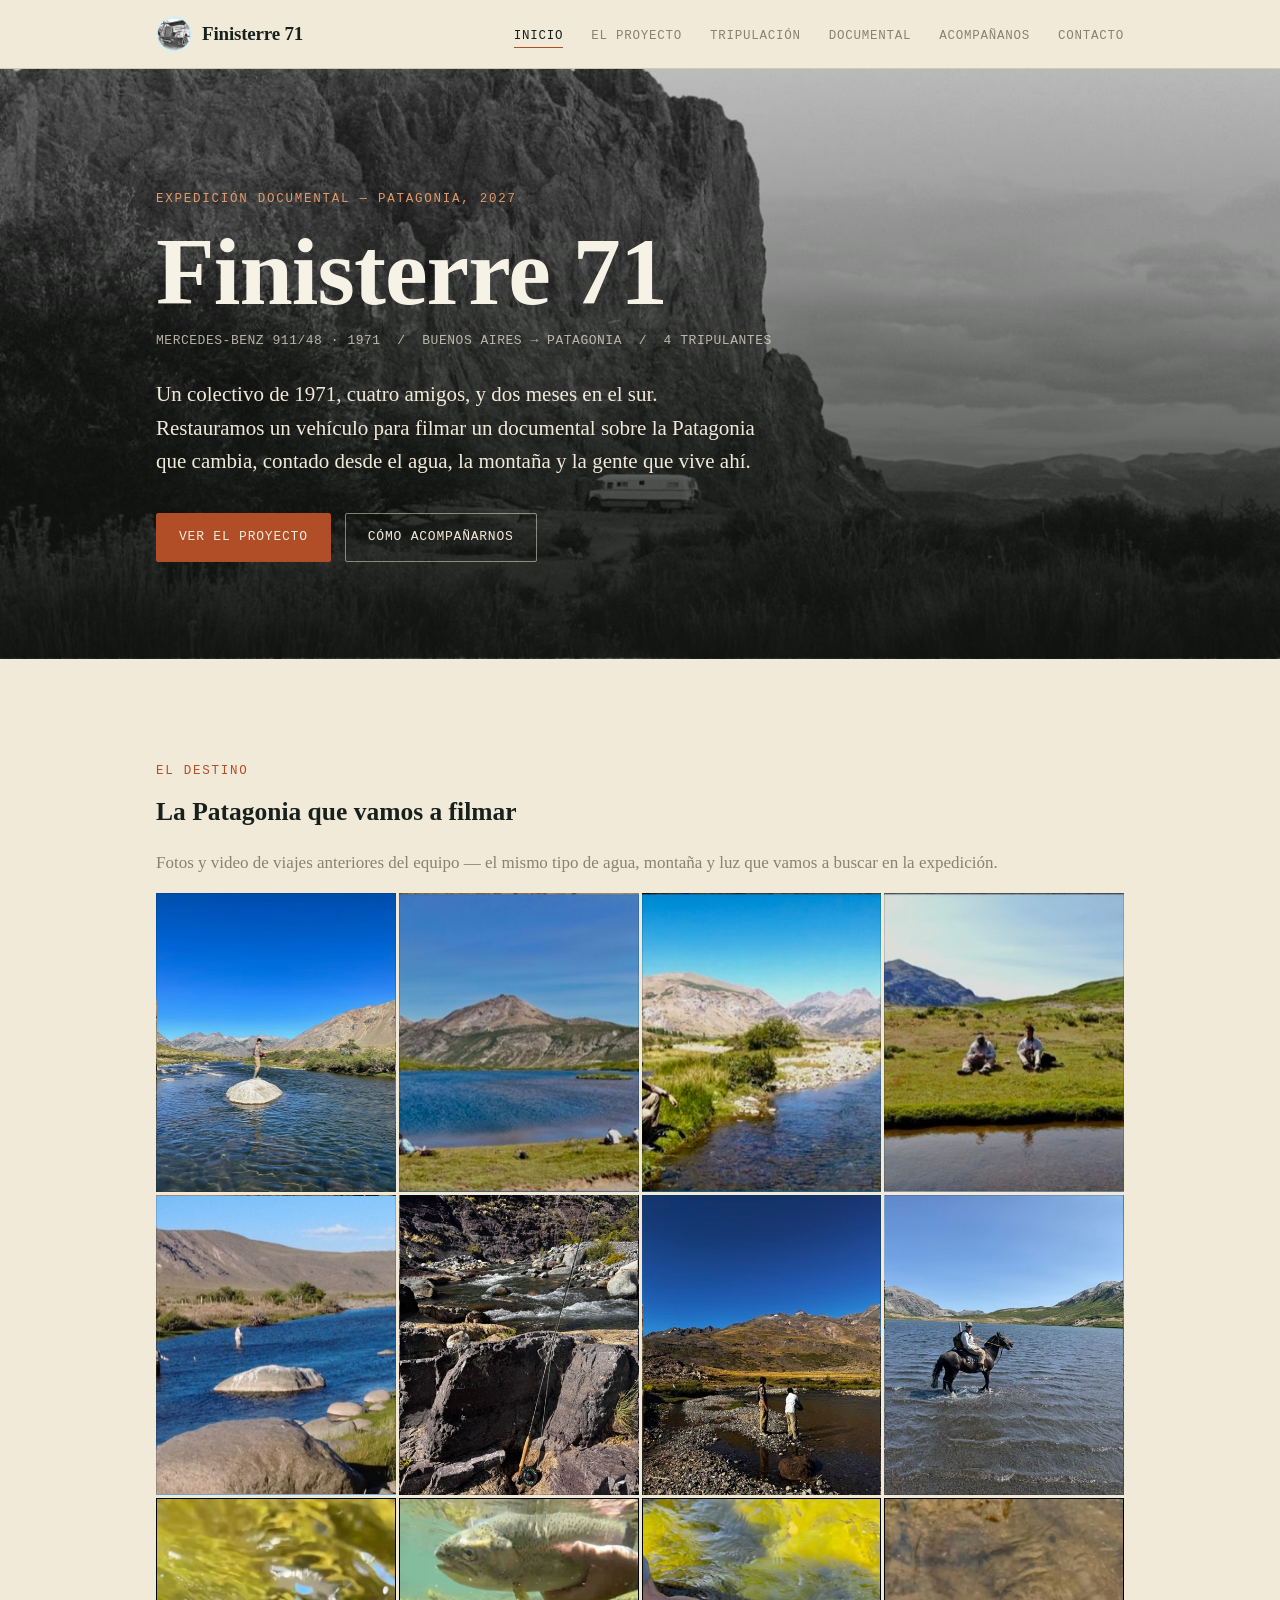
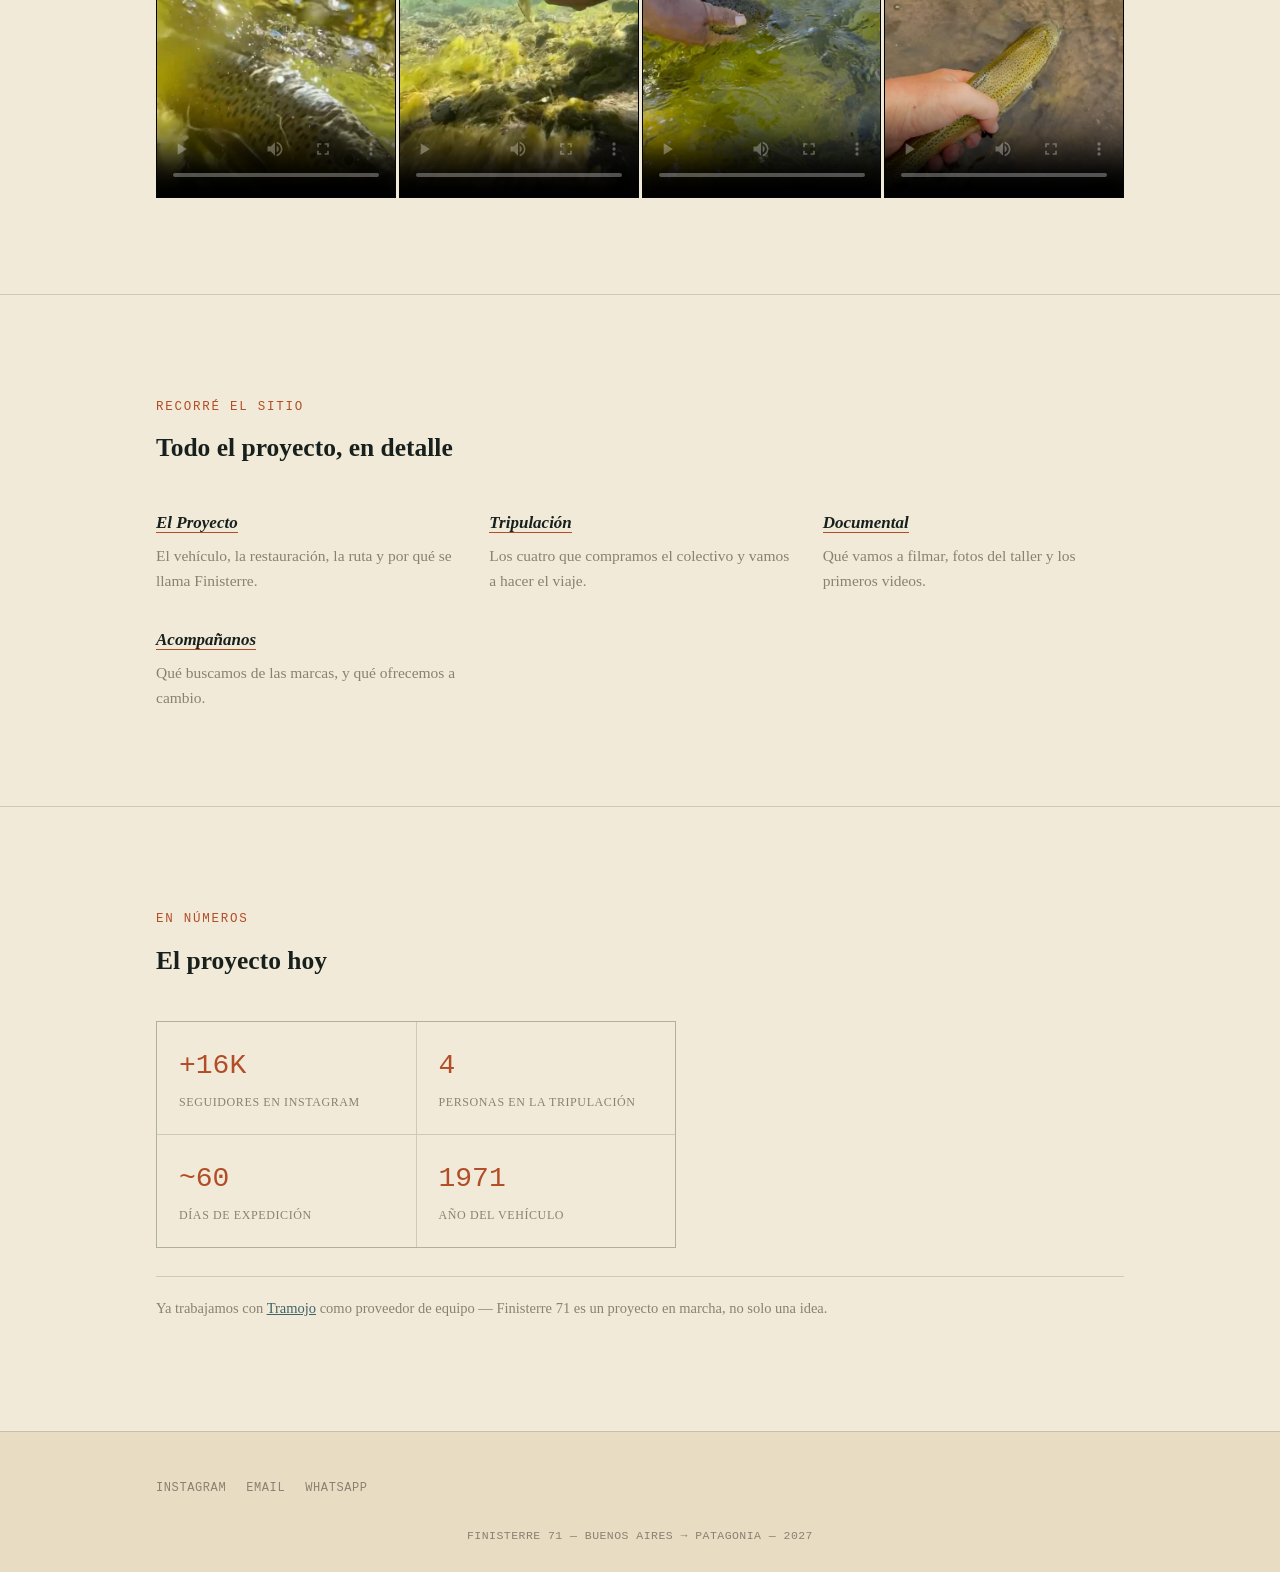
==== commit 8ea520e3: "Actualizar seguidores de Instagram a +16K Co-Authored-By: Claude Sonnet 5 <noreply@anthropic.com>" ====
--- a/index.html
+++ b/index.html
@@ -126,7 +126,7 @@
     <h2 class="section-head" style="margin-top:10px;">El proyecto hoy</h2>
     <div class="stat-grid" style="max-width:520px;">
       <div class="stat">
-        <div class="n">+14K</div>
+        <div class="n">+16K</div>
         <div class="l">Seguidores en Instagram</div>
       </div>
       <div class="stat">
--- a/css/style.css
+++ b/css/style.css
@@ -524,3 +524,26 @@
 .site-footer .foot-links a { font-family: var(--font-mono); font-size: 12px; letter-spacing: 0.05em; text-transform: uppercase; text-decoration: none; color: var(--muted); }
 .site-footer .foot-links a:hover { color: var(--accent); }
 footer.bottom { font-family: var(--font-mono); font-size: 11.5px; color: var(--muted); text-align: center; padding: 0 0 26px; letter-spacing: 0.04em; }
+
+/* ---------- ROUTE MAP ---------- */
+.route-map-wrap { margin-top: 28px; border: 1px solid var(--border); background: var(--bg-elevated); }
+.route-map { height: 460px; width: 100%; background: var(--bg-elevated); }
+.route-map-caption {
+  display: flex; align-items: center; justify-content: space-between; gap: 12px; flex-wrap: wrap;
+  padding: 10px 14px; border-top: 1px solid var(--border);
+  font-family: var(--font-mono); font-size: 11px; letter-spacing: 0.05em; text-transform: uppercase; color: var(--muted);
+}
+.route-map .leaflet-container { font-family: var(--font-body); background: var(--bg-elevated); }
+.route-map .leaflet-control-attribution { font-size: 10px; }
+.route-marker span {
+  display: flex; align-items: center; justify-content: center;
+  width: 22px; height: 22px; border-radius: 50%;
+  background: var(--accent); color: #fff;
+  font-family: var(--font-mono); font-size: 11px; font-weight: 600;
+  border: 2px solid var(--bg-elevated); box-shadow: 0 1px 4px rgba(0, 0, 0, 0.45);
+}
+.route-marker.is-endpoint span { background: var(--ink, #17201d); }
+.leaflet-popup-content-wrapper { border-radius: 3px; font-family: var(--font-body); }
+.leaflet-popup-content { margin: 10px 12px; font-size: 13px; line-height: 1.4; }
+.leaflet-popup-content strong { font-family: var(--font-mono); font-size: 12px; letter-spacing: 0.03em; }
+@media (max-width: 600px) { .route-map { height: 340px; } }
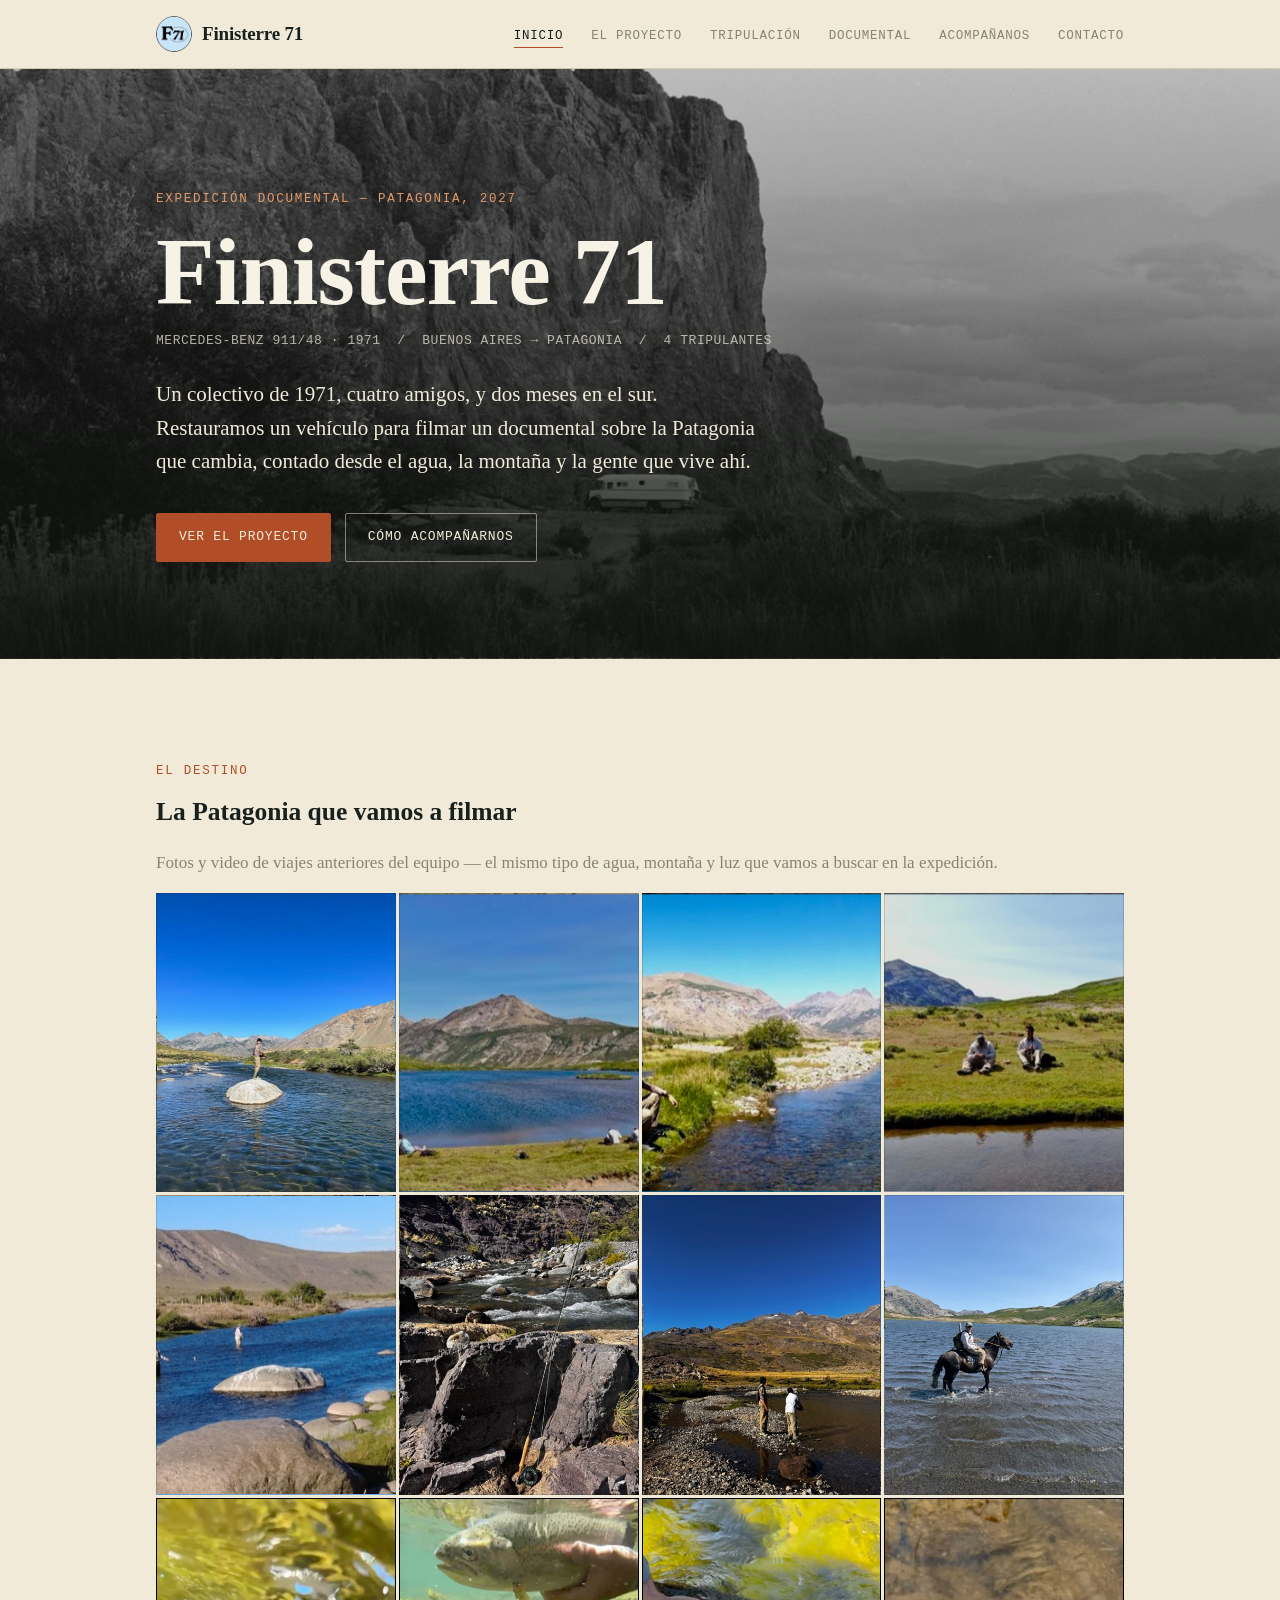
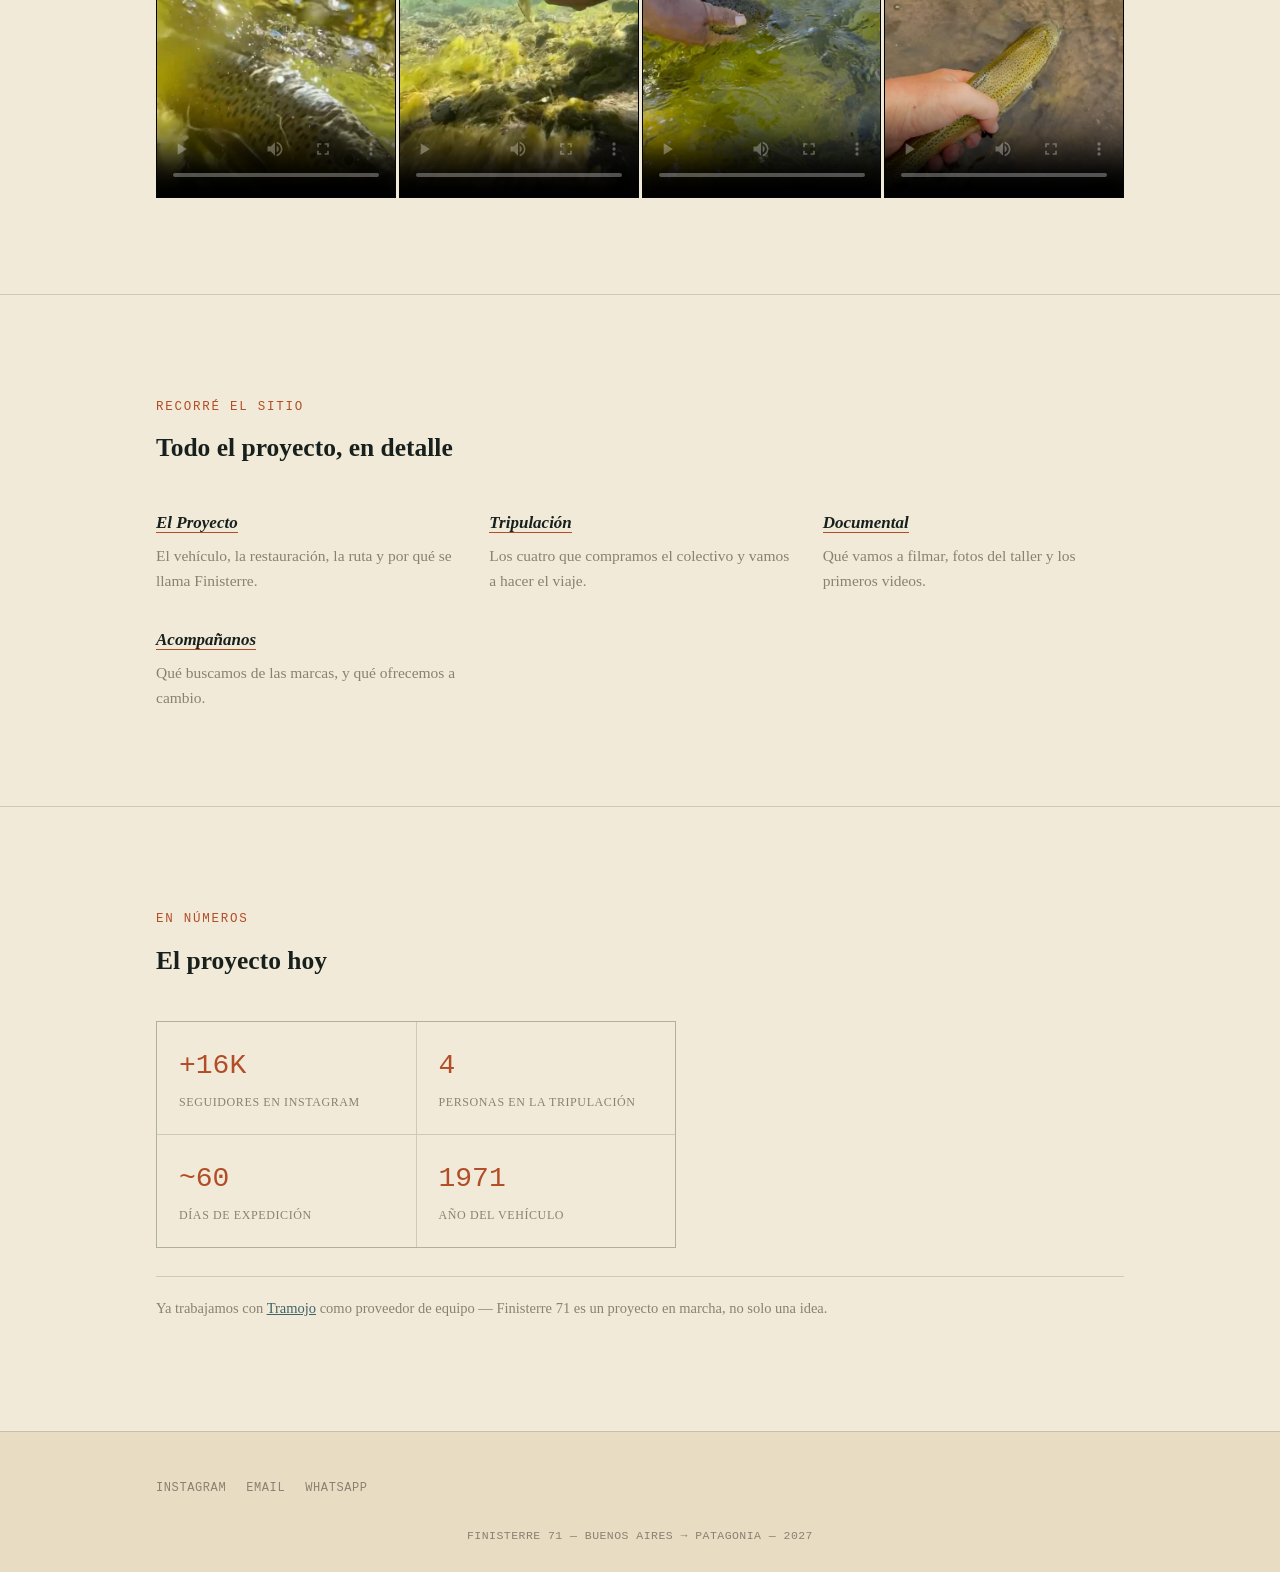
==== commit 35dbe8e9: "Cache-busting para el nuevo logo Co-Authored-By: Claude Sonnet 5 <noreply@anthropic.com>" ====
--- a/index.html
+++ b/index.html
@@ -5,8 +5,8 @@
 <meta name="viewport" content="width=device-width, initial-scale=1.0" />
 <title>Finisterre 71 — Buenos Aires → Patagonia, 2027</title>
 <meta name="description" content="Cuatro amigos restauran un Mercedes-Benz 911/48 de 1971 para filmar un documental sobre la Patagonia que cambia." />
-<link rel="icon" href="assets/img/logo.png" type="image/png" />
-<link rel="apple-touch-icon" href="assets/img/logo.png" />
+<link rel="icon" href="assets/img/logo.png?v=2" type="image/png" />
+<link rel="apple-touch-icon" href="assets/img/logo.png?v=2" />
 <meta property="og:site_name" content="Finisterre 71" />
 <meta property="og:type" content="website" />
 <meta property="og:locale" content="es_AR" />
@@ -31,7 +31,7 @@
 
 <nav class="site-nav">
   <div class="wrap">
-    <a class="wordmark" href="index.html"><img src="assets/img/logo.png" alt="" />Finisterre&nbsp;71</a>
+    <a class="wordmark" href="index.html"><img src="assets/img/logo.png?v=2" alt="" />Finisterre&nbsp;71</a>
     <button class="nav-toggle" id="navToggle" aria-label="Abrir menú" aria-expanded="false" aria-controls="navLinks">
       <svg viewBox="0 0 24 24" fill="none" stroke="currentColor" stroke-width="2"><line x1="3" y1="6" x2="21" y2="6"/><line x1="3" y1="12" x2="21" y2="12"/><line x1="3" y1="18" x2="21" y2="18"/></svg>
     </button>
